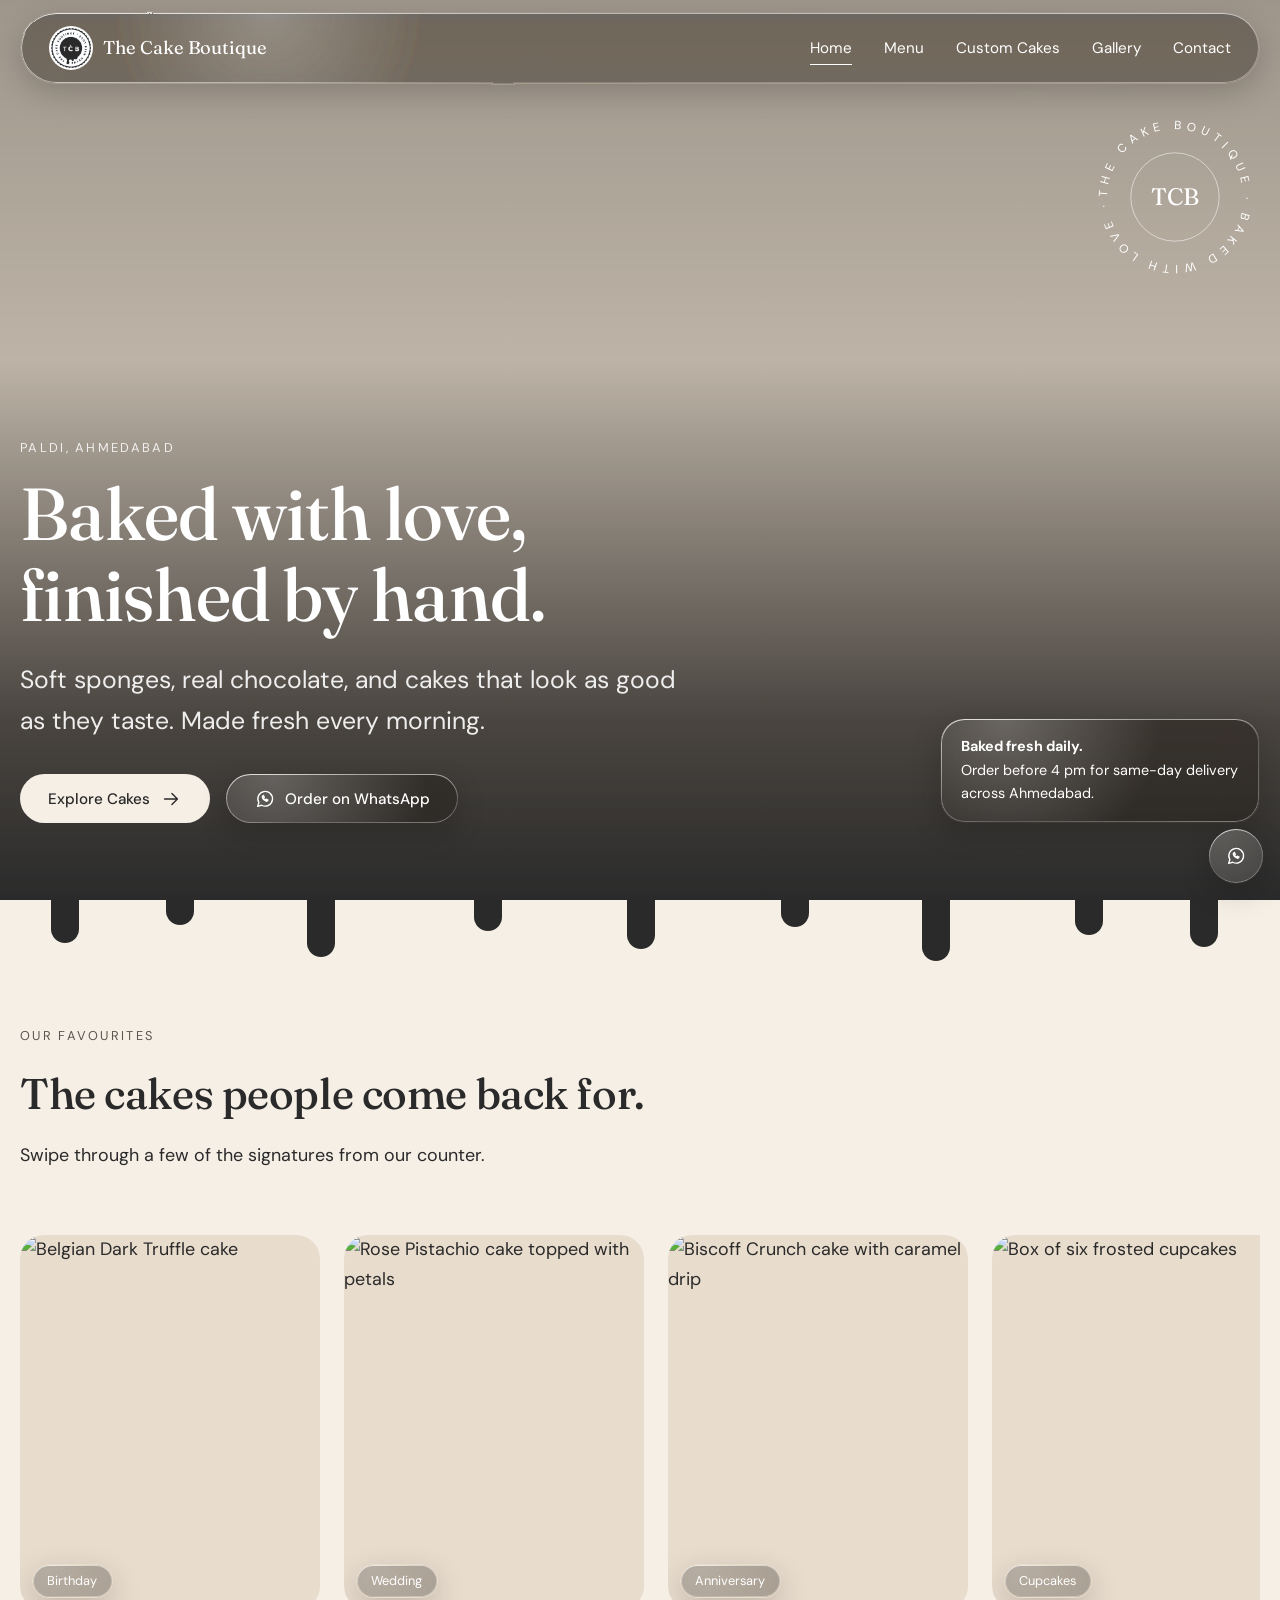
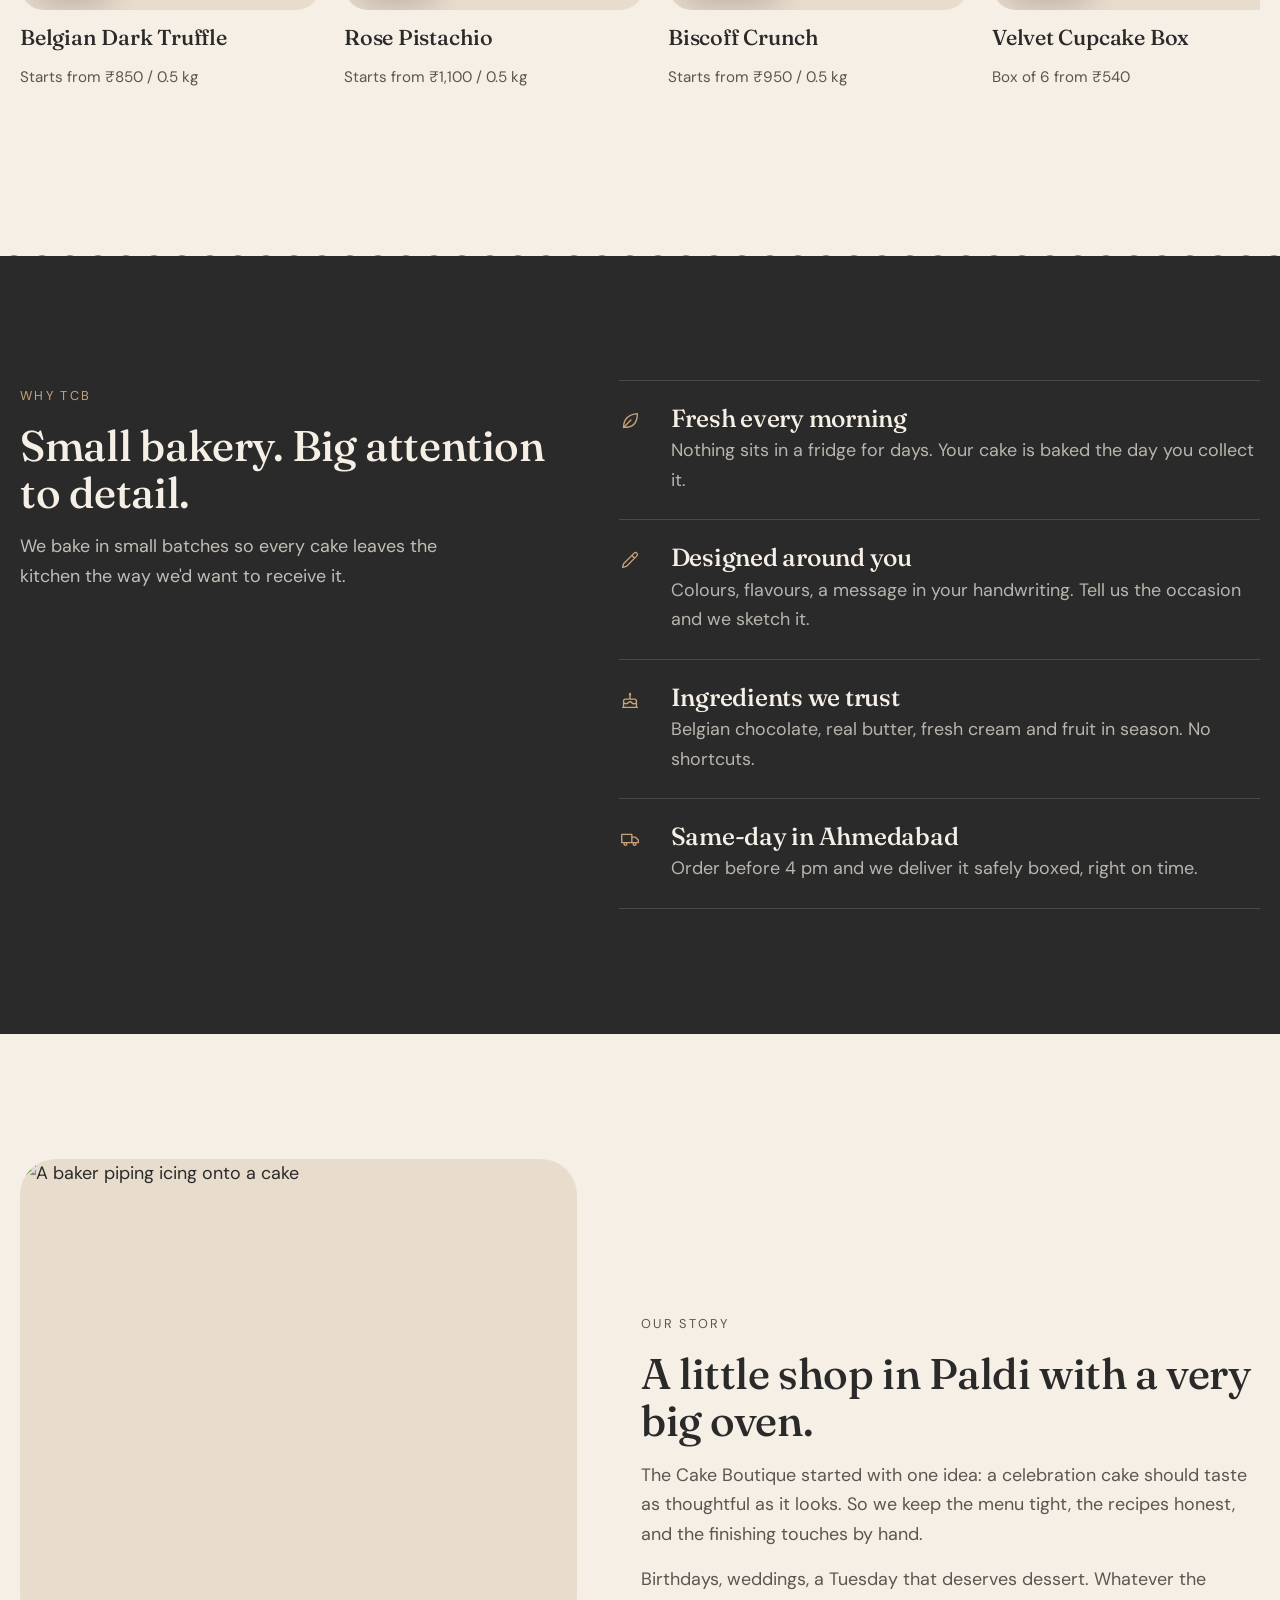
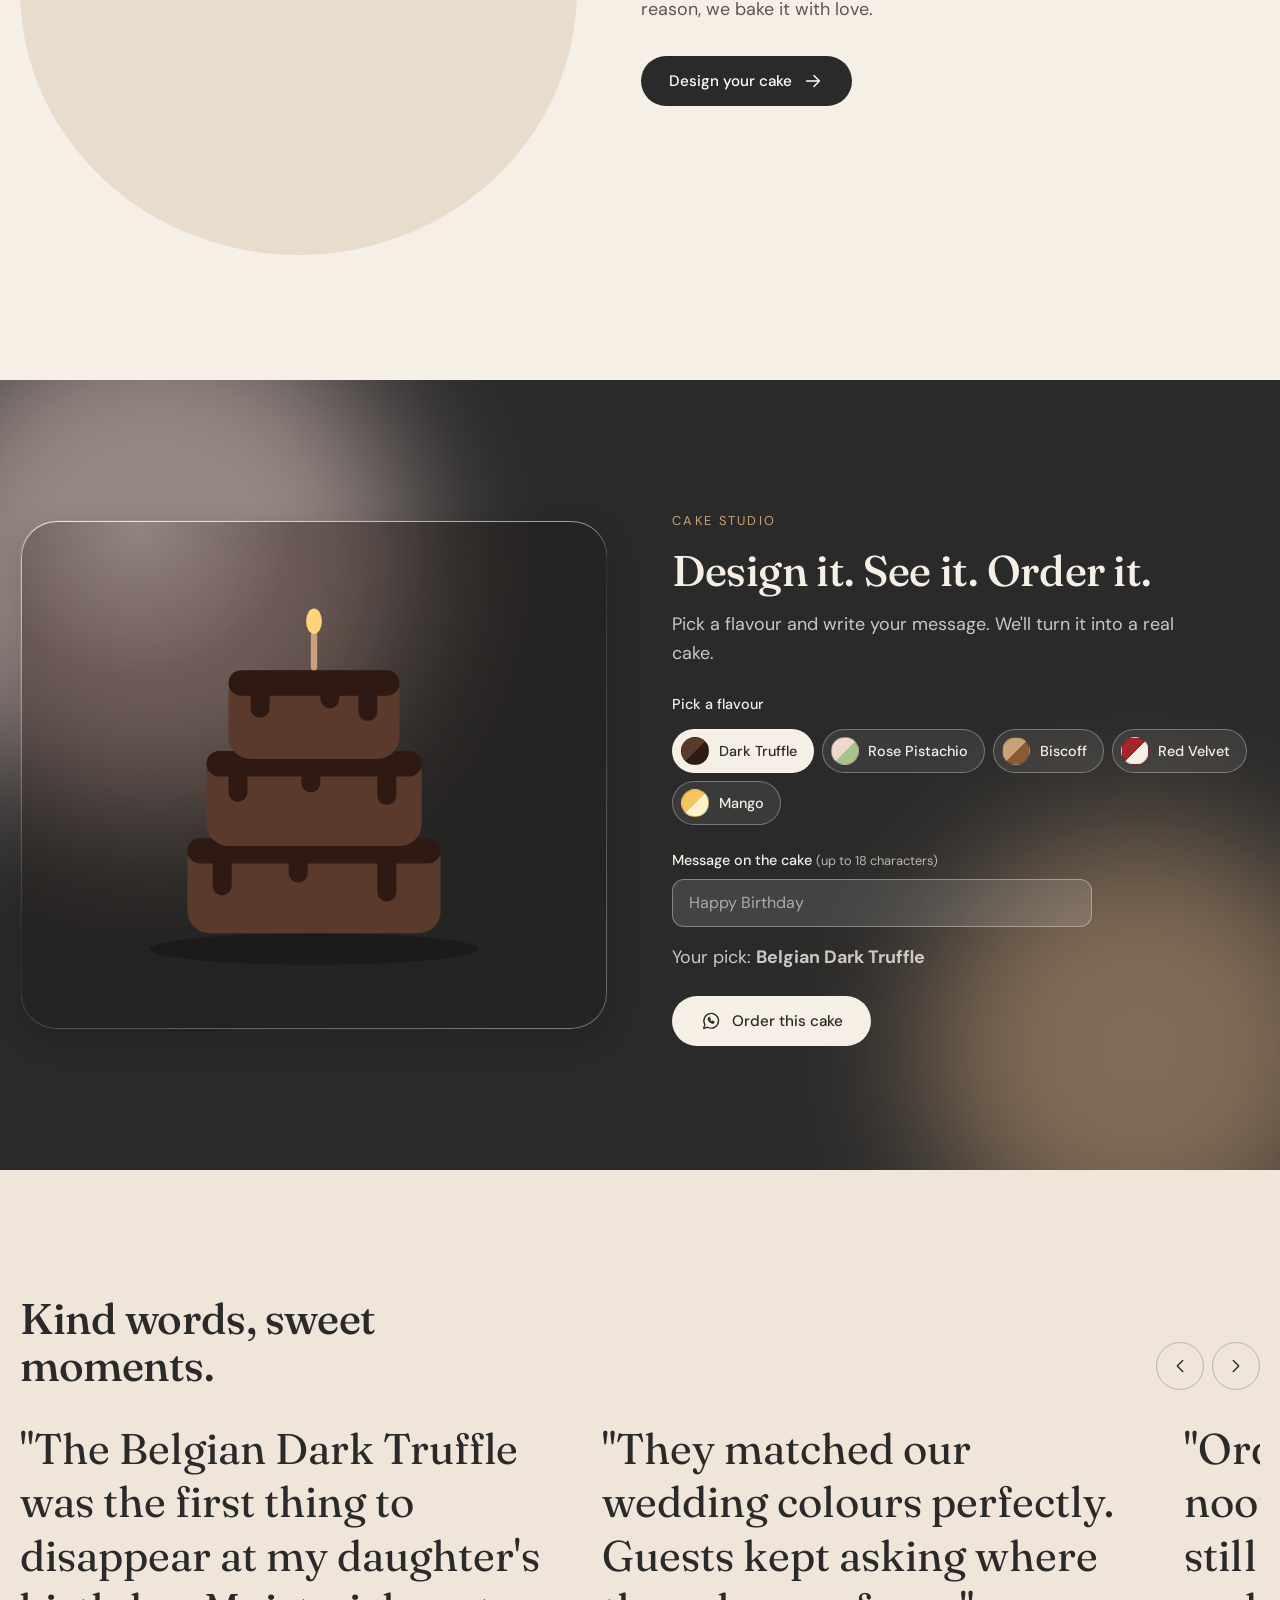
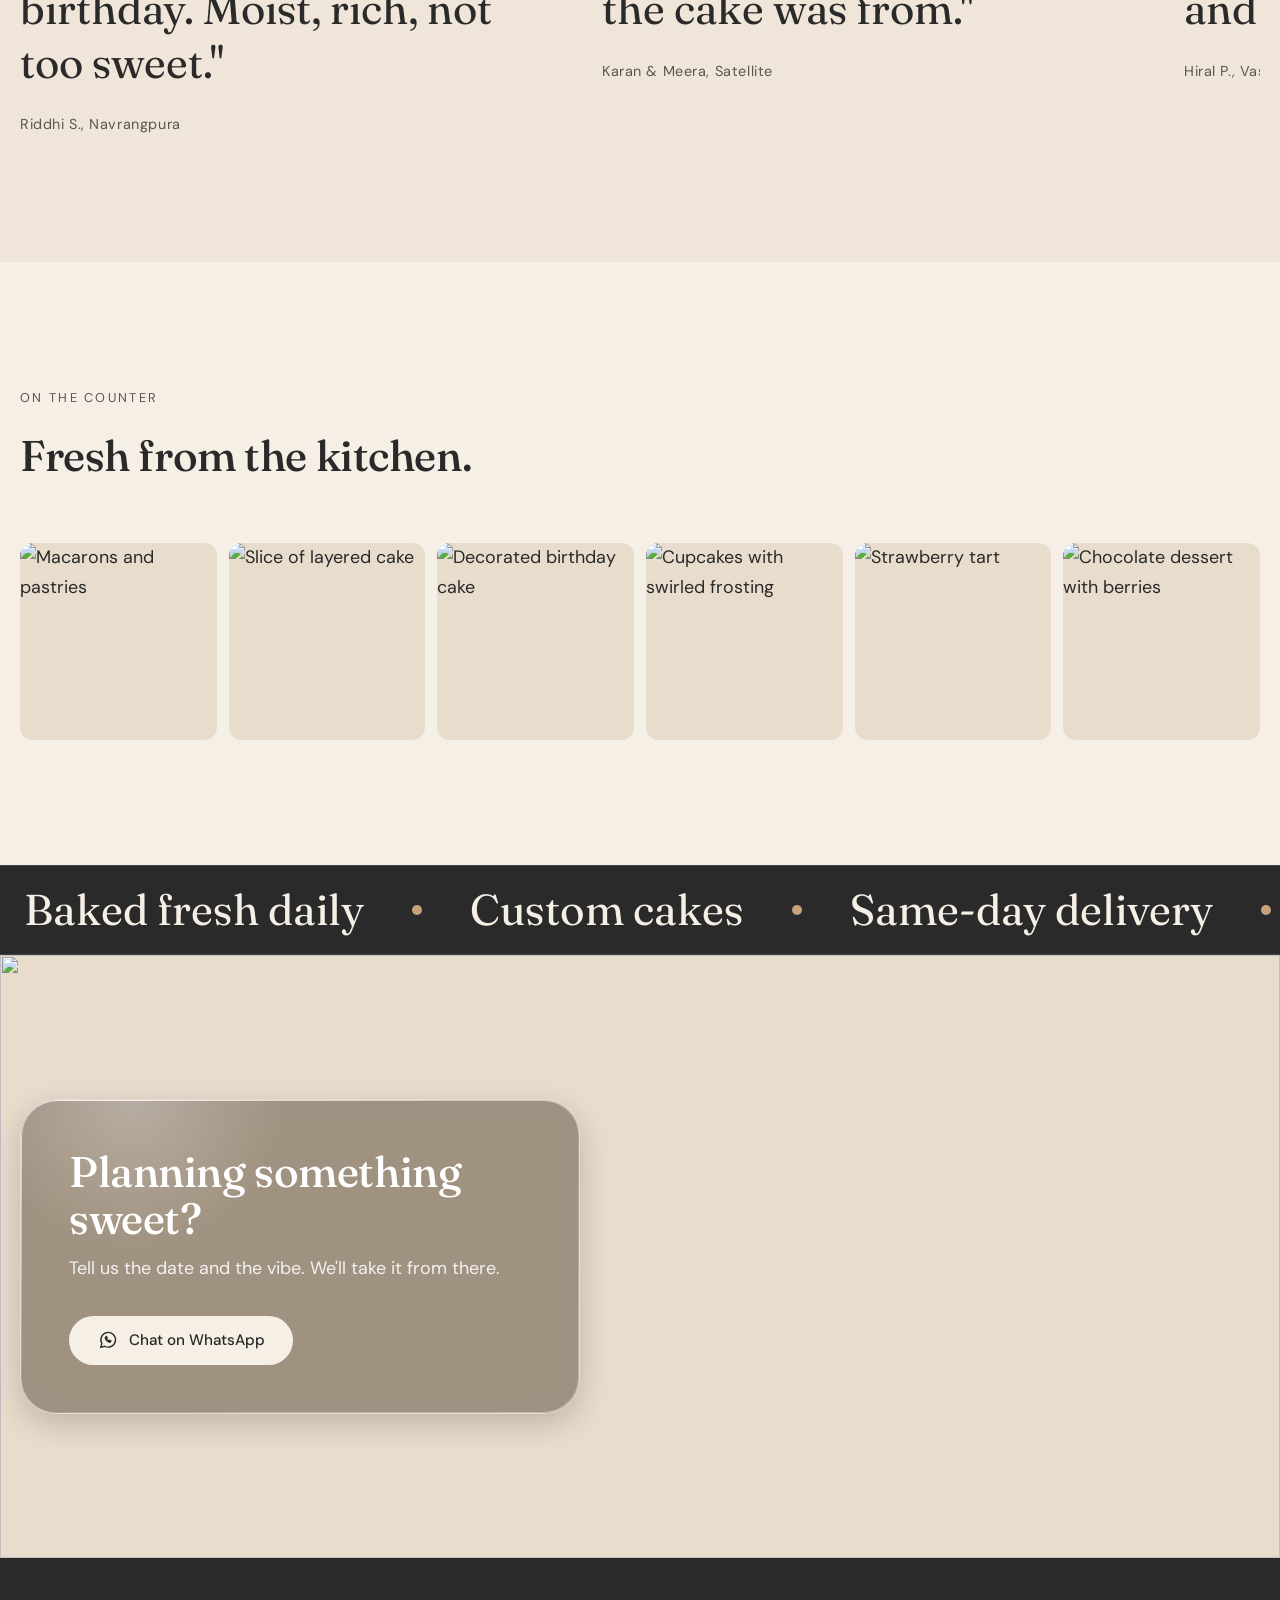
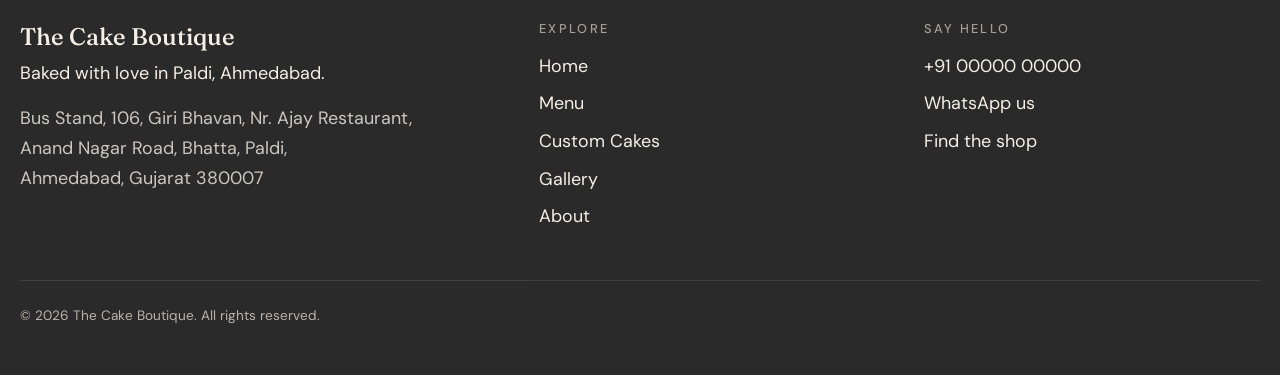
==== index.html @ 72f62ea6 "1st commit" ====
<!DOCTYPE html>
<html lang="en">
<head>
  <meta charset="utf-8">
  <meta name="viewport" content="width=device-width, initial-scale=1">
  <title>The Cake Boutique | Baked with Love, Paldi, Ahmedabad</title>
  <meta name="description" content="Custom cakes, pastries and cupcakes baked fresh every day in Paldi, Ahmedabad. Order on WhatsApp.">
  <meta name="theme-color" content="#2a2a2a">

  <meta property="og:type" content="website">
  <meta property="og:title" content="The Cake Boutique | Baked with Love">
  <meta property="og:description" content="Custom cakes and pastries baked fresh daily in Paldi, Ahmedabad.">
  <meta property="og:image" content="assets/images/og-cover.jpg">
  <link rel="icon" href="assets/images/logo.jpg">

  <link rel="preconnect" href="https://fonts.googleapis.com">
  <link rel="preconnect" href="https://fonts.gstatic.com" crossorigin>
  <link href="https://fonts.googleapis.com/css2?family=DM+Sans:wght@400;500&family=Fraunces:opsz,wght@9..144,400;9..144,500&display=swap" rel="stylesheet">
  <link rel="stylesheet" href="css/style.css">
  <script src="js/main.js" defer></script>
</head>
<body>
  <a class="skip-link" href="#main">Skip to content</a>

  <!-- SVG sprite + refraction filter (shared on every page) -->
  <svg class="svg-defs" aria-hidden="true" focusable="false">
    <defs>
      <filter id="glass-refract" x="-5%" y="-5%" width="110%" height="110%">
        <feTurbulence type="fractalNoise" baseFrequency="0.012 0.02" numOctaves="2" seed="4" result="noise"/>
        <feDisplacementMap in="SourceGraphic" in2="noise" scale="2" xChannelSelector="R" yChannelSelector="G"/>
      </filter>
      <symbol id="i-menu" viewBox="0 0 24 24"><path d="M4 8h16M4 16h16"/></symbol>
      <symbol id="i-close" viewBox="0 0 24 24"><path d="M6 6l12 12M18 6L6 18"/></symbol>
      <symbol id="i-arrow" viewBox="0 0 24 24"><path d="M5 12h14M13 6l6 6-6 6"/></symbol>
      <symbol id="i-left" viewBox="0 0 24 24"><path d="M15 6l-6 6 6 6"/></symbol>
      <symbol id="i-right" viewBox="0 0 24 24"><path d="M9 6l6 6-6 6"/></symbol>
      <symbol id="i-chat" viewBox="0 0 24 24"><path d="M4 20l1.3-4.2A8 8 0 1 1 8.4 18.8L4 20z"/><path d="M9 9.5c.3 2 2.5 4.2 5 5l1.3-1.3-2-1-.9.8c-.8-.4-1.6-1.2-2-2l.8-.9-1-2L9 9.5z"/></symbol>
      <symbol id="i-cake" viewBox="0 0 24 24"><path d="M4 20h16M5 20v-7a2 2 0 0 1 2-2h10a2 2 0 0 1 2 2v7M12 11V7M12 4.5c.8.8 1 1.5 0 2.5-1-1-.8-1.7 0-2.5zM5 15c2 1.5 3.5 1.5 5 0s3-1.5 4 0 3 1.5 5 0"/></symbol>
      <symbol id="i-pen" viewBox="0 0 24 24"><path d="M4 20l1-4L16.5 4.5a2 2 0 0 1 3 3L8 19l-4 1zM14 7l3 3"/></symbol>
      <symbol id="i-leaf" viewBox="0 0 24 24"><path d="M5 19C5 10 10 5 20 4c0 10-5 15-14 15M5 19l8-8"/></symbol>
      <symbol id="i-truck" viewBox="0 0 24 24"><path d="M3 7h11v9H3zM14 10h4l3 3v3h-7M7 19a1.5 1.5 0 1 0 0-3 1.5 1.5 0 0 0 0 3zM17 19a1.5 1.5 0 1 0 0-3 1.5 1.5 0 0 0 0 3z"/></symbol>
      <symbol id="i-pin" viewBox="0 0 24 24"><path d="M12 21s7-6 7-11a7 7 0 1 0-14 0c0 5 7 11 7 11z"/><circle cx="12" cy="10" r="2.5"/></symbol>
    </defs>
  </svg>

  <!-- ================= HEADER ================= -->
  <header class="header">
    <div class="container">
      <div class="header__bar glass glass--refract">
        <a class="header__logo" href="index.html" aria-label="The Cake Boutique, home">
          <!-- TODO: save your logo as assets/images/logo.png -->
          <img src="assets/images/logo.jpg" alt="" width="44" height="44">
          <span>The Cake Boutique</span>
        </a>
        <nav class="nav" aria-label="Main">
          <ul class="nav__list">
            <li><a class="nav__link link-underline" href="index.html" aria-current="page">Home</a></li>
            <li><a class="nav__link link-underline" href="menu.html">Menu</a></li>
            <li><a class="nav__link link-underline" href="custom-cakes.html">Custom Cakes</a></li>
            <li><a class="nav__link link-underline" href="gallery.html">Gallery</a></li>
            <li><a class="nav__link link-underline" href="contact.html">Contact</a></li>
          </ul>
        </nav>
        <button class="menu-toggle" type="button" aria-label="Open menu" aria-expanded="false" aria-controls="sheet">
          <svg class="icon i-menu"><use href="#i-menu"/></svg>
          <svg class="icon i-close"><use href="#i-close"/></svg>
        </button>
      </div>
    </div>
  </header>

  <!-- Mobile glass sheet -->
  <div class="sheet" id="sheet" aria-hidden="true">
    <nav aria-label="Mobile">
      <a class="sheet__link" href="index.html">Home</a>
      <a class="sheet__link" href="menu.html">Menu</a>
      <a class="sheet__link" href="custom-cakes.html">Custom Cakes</a>
      <a class="sheet__link" href="gallery.html">Gallery</a>
      <a class="sheet__link" href="contact.html">Contact</a>
    </nav>
  </div>

  <main id="main">

    <!-- ================= HERO ================= -->
    <section class="hero" aria-labelledby="hero-title">
      <div class="hero__media">
        <!-- TODO: replace with the client's own hero photo -->
        <img src="https://images.unsplash.com/photo-1578985545062-69928b1d9587?auto=format&fit=crop&w=1920&q=80"
             alt="A dark chocolate cake with glossy ganache on a marble counter" width="1920" height="1280" fetchpriority="high">
      </div>

      <svg class="hero__badge" viewBox="0 0 200 200" role="img" aria-label="The Cake Boutique. Baked with love.">
        <defs><path id="ring" d="M100,100 m-80,0 a80,80 0 1,1 160,0 a80,80 0 1,1 -160,0"/></defs>
        <g class="hero__badge-ring">
          <text fill="#fff" font-size="14" font-family="DM Sans, sans-serif" letter-spacing="3">
            <textPath href="#ring" textLength="495" lengthAdjust="spacing">THE CAKE BOUTIQUE · BAKED WITH LOVE · </textPath>
          </text>
        </g>
        <circle cx="100" cy="100" r="52" fill="none" stroke="#fff" stroke-opacity=".6"/>
        <text x="100" y="109" text-anchor="middle" fill="#fff" font-size="28" font-family="Fraunces, serif">TCB</text>
      </svg>

      <div class="container hero__inner">
        <div>
          <span class="eyebrow hero__eyebrow">Paldi, Ahmedabad</span>
          <h1 class="hero__title" id="hero-title">Baked with love, finished by hand.</h1>
          <p class="hero__text">Soft sponges, real chocolate, and cakes that look as good as they taste. Made fresh every morning.</p>
          <div class="hero__actions">
            <a class="btn btn--solid" href="menu.html">Explore Cakes
              <svg class="icon"><use href="#i-arrow"/></svg></a>
            <a class="btn glass" href="https://wa.me/910000000000?text=Hi%20The%20Cake%20Boutique%2C%20I%27d%20like%20to%20order%20a%20cake." target="_blank" rel="noopener">
              <svg class="icon"><use href="#i-chat"/></svg>Order on WhatsApp</a>
          </div>
        </div>
        <aside class="hero__note glass" aria-label="Today at TCB">
          <strong>Baked fresh daily.</strong><br>
          Order before 4 pm for same-day delivery across Ahmedabad.
        </aside>
      </div>
    </section>

    <!-- ================= FEATURED ================= -->
    <section class="section drip-host" aria-labelledby="featured-title">
  <div class="drip reveal" aria-hidden="true">
    <span></span><span></span><span></span><span></span><span></span>
    <span></span><span></span><span></span><span></span>
  </div>
  <div class="container">
        <div class="section-head reveal">
          <span class="eyebrow">Our favourites</span>
          <h2 id="featured-title">The cakes people come back for.</h2>
          <p>Swipe through a few of the signatures from our counter.</p>
        </div>
      </div>
      <div class="container">
        <ul class="rail" data-stagger>
          <!-- TODO: swap Unsplash photos for the client's real cake photos -->
          <li class="card reveal">
            <div class="card__media">
              <img src="https://images.unsplash.com/photo-1578985545062-69928b1d9587?auto=format&fit=crop&w=640&q=75" alt="Belgian Dark Truffle cake" width="640" height="800" loading="lazy">
              <span class="card__tag glass">Birthday</span>
            </div>
            <h3 class="card__title">Belgian Dark Truffle</h3>
            <p class="card__price">Starts from ₹850 / 0.5 kg</p>
          </li>
          <li class="card reveal">
            <div class="card__media">
              <img src="https://images.unsplash.com/photo-1464349095431-e9a21285b5f3?auto=format&fit=crop&w=640&q=75" alt="Rose Pistachio cake topped with petals" width="640" height="800" loading="lazy">
              <span class="card__tag glass">Wedding</span>
            </div>
            <h3 class="card__title">Rose Pistachio</h3>
            <p class="card__price">Starts from ₹1,100 / 0.5 kg</p>
          </li>
          <li class="card reveal">
            <div class="card__media">
              <img src="https://images.unsplash.com/photo-1535141192574-5d4897c12636?auto=format&fit=crop&w=640&q=75" alt="Biscoff Crunch cake with caramel drip" width="640" height="800" loading="lazy">
              <span class="card__tag glass">Anniversary</span>
            </div>
            <h3 class="card__title">Biscoff Crunch</h3>
            <p class="card__price">Starts from ₹950 / 0.5 kg</p>
          </li>
          <li class="card reveal">
            <div class="card__media">
              <img src="https://images.unsplash.com/photo-1587668178277-295251f900ce?auto=format&fit=crop&w=640&q=75" alt="Box of six frosted cupcakes" width="640" height="800" loading="lazy">
              <span class="card__tag glass">Cupcakes</span>
            </div>
            <h3 class="card__title">Velvet Cupcake Box</h3>
            <p class="card__price">Box of 6 from ₹540</p>
          </li>
          <li class="card reveal">
            <div class="card__media">
              <img src="https://images.unsplash.com/photo-1621303837174-89787a7d4729?auto=format&fit=crop&w=640&q=75" alt="Eggless mango cream cake" width="640" height="800" loading="lazy">
              <span class="card__tag glass">Eggless</span>
            </div>
            <h3 class="card__title">Alphonso Mango Cream</h3>
            <p class="card__price">Starts from ₹900 / 0.5 kg</p>
          </li>
        </ul>
      </div>
    </section>

    <!-- ================= WHY TCB ================= -->
    <section class="section section--dark scallop-top" aria-labelledby="why-title">
      <div class="container why">
        <div class="why__intro reveal">
          <span class="eyebrow">Why TCB</span>
          <h2 id="why-title">Small bakery. Big attention to detail.</h2>
          <p>We bake in small batches so every cake leaves the kitchen the way we'd want to receive it.</p>
        </div>
        <ol class="why__list" data-stagger>
          <li class="why__item reveal">
            <svg class="icon"><use href="#i-leaf"/></svg>
            <div><h3>Fresh every morning</h3><p>Nothing sits in a fridge for days. Your cake is baked the day you collect it.</p></div>
          </li>
          <li class="why__item reveal">
            <svg class="icon"><use href="#i-pen"/></svg>
            <div><h3>Designed around you</h3><p>Colours, flavours, a message in your handwriting. Tell us the occasion and we sketch it.</p></div>
          </li>
          <li class="why__item reveal">
            <svg class="icon"><use href="#i-cake"/></svg>
            <div><h3>Ingredients we trust</h3><p>Belgian chocolate, real butter, fresh cream and fruit in season. No shortcuts.</p></div>
          </li>
          <li class="why__item reveal">
            <svg class="icon"><use href="#i-truck"/></svg>
            <div><h3>Same-day in Ahmedabad</h3><p>Order before 4 pm and we deliver it safely boxed, right on time.</p></div>
          </li>
        </ol>
      </div>
    </section>

    <!-- ================= ABOUT ================= -->
    <section class="section about" id="about" aria-labelledby="about-title">
      <div class="container about__grid">
        <figure class="about__media reveal">
          <!-- TODO: replace with a photo of the shop or the baker -->
          <img src="https://images.unsplash.com/photo-1556910103-1c02745aae4d?auto=format&fit=crop&w=900&q=75" alt="A baker piping icing onto a cake" width="900" height="1100" loading="lazy">
        </figure>
        <div class="about__text reveal">
          <span class="eyebrow">Our story</span>
          <h2 id="about-title">A little shop in Paldi with a very big oven.</h2>
          <p>The Cake Boutique started with one idea: a celebration cake should taste as thoughtful as it looks. So we keep the menu tight, the recipes honest, and the finishing touches by hand.</p>
          <p>Birthdays, weddings, a Tuesday that deserves dessert. Whatever the reason, we bake it with love.</p>
          <a class="btn btn--dark" href="custom-cakes.html">Design your cake
            <svg class="icon"><use href="#i-arrow"/></svg></a>
        </div>
      </div>
    </section>
    <!-- ================= CAKE STUDIO ================= -->
<section class="section builder" data-builder aria-labelledby="builder-title">
  <div class="blobs" aria-hidden="true"><span></span><span></span></div>
  <div class="container builder__grid">

    <div class="builder__stage glass reveal">
      <svg class="cake" viewBox="0 0 240 260" role="img" aria-label="A three-tier cake that changes with your choices">
        <ellipse cx="120" cy="240" rx="104" ry="10" fill="rgba(0,0,0,0.25)"/>

        <!-- bottom tier -->
        <rect class="cake__layer" x="40" y="170" width="160" height="60" rx="14"/>
        <g class="cake__icing">
          <rect x="40" y="170" width="160" height="16" rx="8"/>
          <rect x="56" y="178" width="12" height="28" rx="6"/>
          <rect x="104" y="178" width="12" height="20" rx="6"/>
          <rect x="160" y="178" width="12" height="32" rx="6"/>
        </g>
        <text class="cake__text" x="120" y="217" data-builder-text></text>

        <!-- middle tier -->
        <rect class="cake__layer" x="52" y="115" width="136" height="60" rx="14"/>
        <g class="cake__icing">
          <rect x="52" y="115" width="136" height="16" rx="8"/>
          <rect x="66" y="123" width="12" height="24" rx="6"/>
          <rect x="112" y="123" width="12" height="18" rx="6"/>
          <rect x="160" y="123" width="12" height="26" rx="6"/>
        </g>

        <!-- top tier -->
        <rect class="cake__layer" x="66" y="64" width="108" height="56" rx="14"/>
        <g class="cake__icing">
          <rect x="66" y="64" width="108" height="16" rx="8"/>
          <rect x="80" y="72" width="12" height="22" rx="6"/>
          <rect x="124" y="72" width="12" height="16" rx="6"/>
          <rect x="148" y="72" width="12" height="24" rx="6"/>
        </g>

        <!-- candle -->
        <rect class="cake__candle" x="118" y="40" width="4" height="24" rx="2"/>
        <ellipse class="cake__flame" cx="120" cy="33" rx="5" ry="8"/>
      </svg>
    </div>

    <div class="builder__controls reveal">
      <span class="eyebrow">Cake studio</span>
      <h2 id="builder-title">Design it. See it. Order it.</h2>
      <p>Pick a flavour and write your message. We'll turn it into a real cake.</p>

      <fieldset class="builder__set">
        <legend>Pick a flavour</legend>
        <div class="swatches">
          <button class="swatch" type="button" data-flavour="Belgian Dark Truffle" data-sponge="#5a3a2a" data-icing="#2e1a12" data-ink="#f6efe6" aria-pressed="true"><span class="swatch__dot"></span>Dark Truffle</button>
          <button class="swatch" type="button" data-flavour="Rose Pistachio" data-sponge="#f2d6d0" data-icing="#a9c48a" data-ink="#2a2a2a" aria-pressed="false"><span class="swatch__dot"></span>Rose Pistachio</button>
          <button class="swatch" type="button" data-flavour="Biscoff Crunch" data-sponge="#c9a27a" data-icing="#8a5a35" data-ink="#2a2a2a" aria-pressed="false"><span class="swatch__dot"></span>Biscoff</button>
          <button class="swatch" type="button" data-flavour="Red Velvet" data-sponge="#a3262e" data-icing="#f6efe6" data-ink="#f6efe6" aria-pressed="false"><span class="swatch__dot"></span>Red Velvet</button>
          <button class="swatch" type="button" data-flavour="Alphonso Mango (eggless)" data-sponge="#f4c55c" data-icing="#fff1c9" data-ink="#2a2a2a" aria-pressed="false"><span class="swatch__dot"></span>Mango</button>
        </div>
      </fieldset>

      <div class="field builder__msg">
        <label for="b-msg">Message on the cake <span class="field__hint">(up to 18 characters)</span></label>
        <input id="b-msg" type="text" maxlength="18" placeholder="Happy Birthday" data-builder-msg>
      </div>

      <p class="builder__summary" aria-live="polite">Your pick: <strong data-builder-label></strong></p>

      <a class="btn btn--solid" data-builder-order href="https://wa.me/910000000000" target="_blank" rel="noopener">
        <svg class="icon"><use href="#i-chat"/></svg>Order this cake</a>
    </div>
  </div>
</section>

    <!-- ================= TESTIMONIALS ================= -->
    <section class="section testimonials" aria-labelledby="love-title">
      <div class="container">
        <div class="testimonials__head">
          <h2 id="love-title">Kind words, sweet moments.</h2>
          <div class="testimonials__nav">
            <button class="round-btn" type="button" data-carousel-prev aria-label="Previous review"><svg class="icon"><use href="#i-left"/></svg></button>
            <button class="round-btn" type="button" data-carousel-next aria-label="Next review"><svg class="icon"><use href="#i-right"/></svg></button>
          </div>
        </div>
        <!-- TODO: replace with real client reviews -->
        <ul class="testimonials__track" data-carousel tabindex="0" aria-label="Customer reviews">
          <li class="quote">
            <p>"The Belgian Dark Truffle was the first thing to disappear at my daughter's birthday. Moist, rich, not too sweet."</p>
            <footer>Riddhi S., Navrangpura</footer>
          </li>
          <li class="quote">
            <p>"They matched our wedding colours perfectly. Guests kept asking where the cake was from."</p>
            <footer>Karan &amp; Meera, Satellite</footer>
          </li>
          <li class="quote">
            <p>"Ordered on WhatsApp at noon, delivered by evening, still perfectly chilled. Easy and lovely."</p>
            <footer>Hiral P., Vastrapur</footer>
          </li>
          <li class="quote">
            <p>"The eggless mango cake tastes like summer. Finally a bakery that gets eggless right."</p>
            <footer>Jignesh D., Paldi</footer>
          </li>
        </ul>
      </div>
    </section>

    <!-- ================= INSTAGRAM GRID ================= -->
    <section class="section insta" aria-labelledby="insta-title">
      <div class="container">
        <div class="section-head reveal">
          <span class="eyebrow">On the counter</span>
          <h2 id="insta-title">Fresh from the kitchen.</h2>
        </div>
        <!-- TODO: replace with the shop's real Instagram photos -->
        <ul class="insta__grid" data-stagger>
          <li class="reveal"><img src="https://images.unsplash.com/photo-1558961363-fa8fdf82db35?auto=format&fit=crop&w=500&q=70" alt="Macarons and pastries" width="500" height="500" loading="lazy"></li>
          <li class="reveal"><img src="https://images.unsplash.com/photo-1488477181946-6428a0291777?auto=format&fit=crop&w=500&q=70" alt="Slice of layered cake" width="500" height="500" loading="lazy"></li>
          <li class="reveal"><img src="https://images.unsplash.com/photo-1586985289688-ca3cf47d3e6e?auto=format&fit=crop&w=500&q=70" alt="Decorated birthday cake" width="500" height="500" loading="lazy"></li>
          <li class="reveal"><img src="https://images.unsplash.com/photo-1607478900766-efe13248b125?auto=format&fit=crop&w=500&q=70" alt="Cupcakes with swirled frosting" width="500" height="500" loading="lazy"></li>
          <li class="reveal"><img src="https://images.unsplash.com/photo-1519869325930-281384150729?auto=format&fit=crop&w=500&q=70" alt="Strawberry tart" width="500" height="500" loading="lazy"></li>
          <li class="reveal"><img src="https://images.unsplash.com/photo-1542826438-bd32f43d626f?auto=format&fit=crop&w=500&q=70" alt="Chocolate dessert with berries" width="500" height="500" loading="lazy"></li>
        </ul>
      </div>
    </section>

    
    <div class="marquee" aria-hidden="true">
  <div class="marquee__track">
    <span>Baked fresh daily</span><span>Custom cakes</span><span>Same-day delivery</span><span>Eggless options</span><span>Baked with love</span>
    <span>Baked fresh daily</span><span>Custom cakes</span><span>Same-day delivery</span><span>Eggless options</span><span>Baked with love</span>
  </div>
</div>

    <!-- ================= CTA BAND ================= -->
    <section class="cta" aria-labelledby="cta-title">
      <img class="cta__bg" src="https://images.unsplash.com/photo-1558636508-e0db3814bd1d?auto=format&fit=crop&w=1920&q=70" alt="" width="1920" height="1080" loading="lazy">
      <div class="container">
        <div class="cta__panel glass reveal">
          <h2 id="cta-title">Planning something sweet?</h2>
          <p>Tell us the date and the vibe. We'll take it from there.</p>
          <a class="btn btn--solid" href="https://wa.me/910000000000?text=Hi%20The%20Cake%20Boutique%2C%20I%27d%20like%20to%20plan%20a%20cake." target="_blank" rel="noopener">
            <svg class="icon"><use href="#i-chat"/></svg>Chat on WhatsApp</a>
        </div>
      </div>
    </section>
  </main>

  <!-- ================= FOOTER ================= -->
  <footer class="footer">
    <div class="container">
      <div class="footer__grid">
        <div>
          <p class="footer__brand">The Cake Boutique</p>
          <p>Baked with love in Paldi, Ahmedabad.</p>
          <address>
            Bus Stand, 106, Giri Bhavan, Nr. Ajay Restaurant,<br>
            Anand Nagar Road, Bhatta, Paldi,<br>
            Ahmedabad, Gujarat 380007
          </address>
        </div>
        <div>
          <h2 class="footer__title">Explore</h2>
          <ul class="footer__list">
            <li><a class="link-underline" href="index.html">Home</a></li>
            <li><a class="link-underline" href="menu.html">Menu</a></li>
            <li><a class="link-underline" href="custom-cakes.html">Custom Cakes</a></li>
            <li><a class="link-underline" href="gallery.html">Gallery</a></li>
            <li><a class="link-underline" href="index.html#about">About</a></li>
          </ul>
        </div>
        <div>
          <h2 class="footer__title">Say hello</h2>
          <ul class="footer__list">
            <!-- TODO: replace placeholder phone and WhatsApp numbers -->
            <li><a class="link-underline" href="tel:+910000000000">+91 00000 00000</a></li>
            <li><a class="link-underline" href="https://wa.me/910000000000" target="_blank" rel="noopener">WhatsApp us</a></li>
            <li><a class="link-underline" href="contact.html">Find the shop</a></li>
          </ul>
        </div>
      </div>
      <p class="footer__bottom">© <span data-year>2026</span> The Cake Boutique. All rights reserved.</p>
    </div>
  </footer>

  <a class="whatsapp-fab glass" href="https://wa.me/910000000000" target="_blank" rel="noopener" aria-label="Chat on WhatsApp">
    <svg class="icon"><use href="#i-chat"/></svg>
  </a>
</body>
</html>
---- css/style.css ----
/* =========================================================
   THE CAKE BOUTIQUE - style.css
   01 Tokens           08 Cards            15 Gallery + lightbox
   02 Base             09 Footer + FAB     16 Contact page
   03 Liquid glass     10 Motion           17 Responsive (shared)
   04 Buttons          11 Home page
   05 Header + sheet   12 Inner page hero
   06 Hero             13 Menu page
   07 Sections         14 Custom cakes page
   ========================================================= */

/* ---------- 01 TOKENS ---------- */
:root {
  --ink: #2a2a2a;
  --ink-soft: #5b5650;
  --cream: #f6efe6;
  --white: #fff;
  --accent: #c9a27a;

  --font-serif: "Fraunces", "Playfair Display", Georgia, serif;
  --font-sans: "DM Sans", system-ui, -apple-system, "Segoe UI", sans-serif;

  --step-0: clamp(1rem, 0.96rem + 0.2vw, 1.125rem);
  --step-1: clamp(1.25rem, 1.15rem + 0.5vw, 1.625rem);
  --step-2: clamp(1.75rem, 1.4rem + 1.6vw, 2.75rem);
  --step-3: clamp(2.5rem, 1.8rem + 3.5vw, 5rem);

  --space-1: 0.5rem;
  --space-2: 1rem;
  --space-3: 1.5rem;
  --space-4: 2rem;
  --space-5: 3rem;
  --space-6: 4rem;
  --section-y: clamp(4rem, 3rem + 6vw, 8rem);

  --radius-s: 12px;
  --radius-m: 24px;
  --radius-l: 36px;
  --radius-pill: 999px;

  --glass-bg-strong: rgba(30, 28, 26, 0.38);
  --glass-blur: blur(18px) saturate(180%);

  --ease: cubic-bezier(0.22, 1, 0.36, 1);
  --dur: 600ms;
  --container: 1280px;
  --header-h: 72px;
}

/* ---------- 02 BASE ---------- */
*, *::before, *::after { box-sizing: border-box; }

html { scroll-behavior: smooth; -webkit-text-size-adjust: 100%; }

body {
  margin: 0;
  font-family: var(--font-sans);
  font-size: var(--step-0);
  line-height: 1.65;
  color: var(--ink);
  background: var(--cream);
  overflow-x: hidden;
}

img, svg, video { display: block; max-width: 100%; height: auto; }
img { background: #e8dccd; } /* fallback colour if an image fails to load */

h1, h2, h3 {
  font-family: var(--font-serif);
  font-weight: 500;
  line-height: 1.1;
  margin: 0 0 var(--space-2);
  letter-spacing: -0.01em;
}
h1 { font-size: var(--step-3); }
h2 { font-size: var(--step-2); }
h3 { font-size: var(--step-1); }
p { margin: 0 0 var(--space-2); }
a { color: inherit; text-decoration: none; }
ul, ol { list-style: none; margin: 0; padding: 0; }
address { font-style: normal; margin-top: var(--space-2); opacity: 0.8; }

:focus-visible { outline: 2px solid var(--accent); outline-offset: 3px; border-radius: 6px; }

.container { width: min(100% - 2.5rem, var(--container)); margin-inline: auto; }
.section { padding-block: var(--section-y); }

.eyebrow {
  display: inline-block;
  font-size: 0.8rem;
  letter-spacing: 0.18em;
  text-transform: uppercase;
  color: var(--ink-soft);
  margin-bottom: var(--space-2);
}

.skip-link {
  position: absolute; left: 1rem; top: -4rem; z-index: 200;
  background: var(--ink); color: var(--white);
  padding: 0.75rem 1.25rem; border-radius: var(--radius-s);
  transition: top 300ms var(--ease);
}
.skip-link:focus { top: 1rem; }

.icon {
  width: 22px; height: 22px;
  fill: none; stroke: currentColor; stroke-width: 1.5;
  stroke-linecap: round; stroke-linejoin: round;
}

.svg-defs { position: absolute; width: 0; height: 0; overflow: hidden; }

.visually-hidden {
  position: absolute; width: 1px; height: 1px; margin: -1px; padding: 0;
  overflow: hidden; clip: rect(0 0 0 0); white-space: nowrap; border: 0;
}

/* ---------- 03 LIQUID GLASS ---------- */
.glass {
  position: relative;
  background: var(--glass-bg-strong);
  -webkit-backdrop-filter: var(--glass-blur);
  backdrop-filter: var(--glass-blur);
  border: 1px solid transparent;
  background-clip: padding-box;
  box-shadow:
    0 10px 30px rgba(0, 0, 0, 0.18),
    inset 0 1px 0 rgba(255, 255, 255, 0.5),
    inset 0 -1px 0 rgba(255, 255, 255, 0.1);
  color: var(--white);
  overflow: hidden;
  isolation: isolate;
}

/* gradient hairline border */
.glass::after {
  content: "";
  position: absolute; inset: 0;
  border-radius: inherit; padding: 1px;
  background: linear-gradient(145deg, rgba(255,255,255,0.7), rgba(255,255,255,0.05) 45%, rgba(255,255,255,0.35));
  -webkit-mask: linear-gradient(#000 0 0) content-box, linear-gradient(#000 0 0);
  -webkit-mask-composite: xor;
  mask-composite: exclude;
  pointer-events: none;
}

/* specular highlight that follows the pointer (--mx / --my set by main.js) */
.glass::before {
  content: "";
  position: absolute; inset: 0; z-index: -1;
  pointer-events: none;
  background: radial-gradient(260px circle at var(--mx, 20%) var(--my, 0%), rgba(255,255,255,0.28), transparent 60%);
  opacity: 0.9;
  transition: opacity var(--dur) var(--ease);
}

/* refraction edge (filter lives in the inline SVG on each page) */
.glass--refract { filter: url(#glass-refract); }

@supports not ((backdrop-filter: blur(1px)) or (-webkit-backdrop-filter: blur(1px))) {
  .glass { background: rgba(42, 42, 42, 0.88); }
}

/* soft colour blobs so glass always has something to bend */
.blobs { position: absolute; inset: 0; overflow: hidden; pointer-events: none; z-index: 0; }
.blobs span { position: absolute; border-radius: 50%; filter: blur(70px); opacity: 0.55; }
.blobs span:nth-child(1) { width: 40vw; height: 40vw; background: #f2d6d0; top: -10%; left: -8%; }
.blobs span:nth-child(2) { width: 34vw; height: 34vw; background: var(--accent); bottom: -12%; right: -6%; }

/* ---------- 04 BUTTONS ---------- */
.btn {
  display: inline-flex; align-items: center; justify-content: center; gap: 0.6rem;
  min-height: 48px; padding: 0.85rem 1.75rem;
  border-radius: var(--radius-pill);
  font: 500 0.95rem var(--font-sans);
  border: 0; cursor: pointer;
  transition: transform var(--dur) var(--ease), background-color 400ms var(--ease), color 400ms var(--ease);
}
.btn--solid { background: var(--cream); color: var(--ink); }
.btn--solid:hover { background: var(--white); transform: translateY(-2px); }
.btn--dark { background: var(--ink); color: var(--white); }
.btn--dark:hover { transform: translateY(-2px); }
.btn.glass:hover { transform: translateY(-2px); }

.round-btn {
  width: 48px; height: 48px;
  display: grid; place-items: center; cursor: pointer;
  border-radius: 50%; border: 1px solid rgba(42,42,42,0.25);
  background: transparent; color: var(--ink);
  transition: background-color 400ms var(--ease), color 400ms var(--ease), transform 600ms var(--ease);
}
.round-btn:hover { background: var(--ink); color: var(--white); transform: translateY(-2px); }

.link-underline {
  background: linear-gradient(currentColor, currentColor) 0 100% / 0 1px no-repeat;
  transition: background-size 500ms var(--ease);
}
.link-underline:hover,
.link-underline[aria-current="page"] { background-size: 100% 1px; }

/* ---------- 05 HEADER + MOBILE SHEET ---------- */
.header {
  position: fixed; inset: 0 0 auto 0; z-index: 100;
  padding: 0.75rem 0;
  transition: padding 500ms var(--ease);
}
.header__bar {
  display: flex; align-items: center; justify-content: space-between; gap: var(--space-3);
  min-height: var(--header-h); padding: 0 1.25rem;
  border-radius: var(--radius-pill);
  transition: min-height 500ms var(--ease);
}
.header.is-scrolled { padding-top: 0.5rem; }
.header.is-scrolled .header__bar { min-height: 60px; }

.header__logo { display: flex; align-items: center; gap: 0.6rem; font-family: var(--font-serif); font-size: 1.15rem; }
.header__logo img { width: 44px; height: 44px; border-radius: 50%; background: transparent; }

.nav { display: none; }
.nav__list { display: flex; gap: var(--space-4); }
.nav__link { font-size: 0.95rem; padding: 0.4rem 0; }

.menu-toggle {
  width: 48px; height: 48px;
  display: grid; place-items: center;
  background: transparent; border: 0; color: inherit; cursor: pointer;
}
.menu-toggle .icon { width: 26px; height: 26px; }
.menu-toggle .i-close { display: none; }
.menu-toggle[aria-expanded="true"] .i-menu { display: none; }
.menu-toggle[aria-expanded="true"] .i-close { display: block; }

.sheet {
  position: fixed; inset: 0; z-index: 99;
  display: grid; place-content: center; text-align: center;
  background: rgba(30, 28, 26, 0.55);
  -webkit-backdrop-filter: blur(28px) saturate(180%);
  backdrop-filter: blur(28px) saturate(180%);
  opacity: 0; visibility: hidden;
  transition: opacity 500ms var(--ease), visibility 500ms;
}
.sheet.is-open { opacity: 1; visibility: visible; }
.sheet__link {
  display: block; padding: 0.5rem; color: var(--white);
  font: 400 clamp(2rem, 8vw, 3rem) var(--font-serif);
  opacity: 0; transform: translateY(24px);
  transition: opacity 600ms var(--ease), transform 600ms var(--ease);
  transition-delay: calc(var(--i) * 70ms);
}
.sheet.is-open .sheet__link { opacity: 1; transform: none; }

/* ---------- 06 HERO ---------- */
.hero {
  position: relative; min-height: 100dvh;
  display: grid; align-items: end;
  padding: calc(var(--header-h) + 3rem) 0 clamp(2.5rem, 6vw, 5rem);
  color: var(--white); overflow: hidden; background: var(--ink);
}
.hero__media { position: absolute; inset: -6% 0; z-index: 0; }
.hero__media img { width: 100%; height: 100%; object-fit: cover; will-change: transform; }

/* scrim keeps text at AA contrast */
.hero::after {
  content: "";
  position: absolute; inset: 0; z-index: 1;
  background: linear-gradient(180deg, rgba(20,18,16,0.35) 0%, rgba(20,18,16,0.2) 40%, rgba(20,18,16,0.75) 100%);
}
.hero__inner { position: relative; z-index: 2; display: grid; gap: var(--space-4); }
.hero__eyebrow { color: rgba(255,255,255,0.85); }
.hero__title { max-width: 14ch; margin-bottom: var(--space-3); }
.hero__text { max-width: 44ch; margin-bottom: var(--space-4); color: rgba(255,255,255,0.9); font-size: var(--step-1); }
.hero__actions { display: flex; flex-wrap: wrap; gap: var(--space-2); }
.hero__note { padding: 1rem 1.25rem; border-radius: var(--radius-m); max-width: 320px; font-size: 0.9rem; }

.hero__badge {
  position: absolute; z-index: 2;
  top: calc(var(--header-h) + 2.5rem); right: 1.25rem;
  width: clamp(96px, 18vw, 170px);
}
.hero__badge-ring { transform-box: fill-box; transform-origin: center; animation: spin 28s linear infinite; }

/* ---------- 07 SECTIONS ---------- */
.section--dark { background: var(--ink); color: var(--cream); }

/* scalloped divider echoing the logo edge */
.scallop-top { position: relative; }
.scallop-top::before {
  content: "";
  position: absolute; left: 0; right: 0; top: -14px; height: 15px;
  background: radial-gradient(circle at 14px 14px, transparent 13px, currentColor 14px) 0 0 / 28px 15px repeat-x;
  color: var(--cream);
  transform: scaleY(-1);
}

.section-head { display: grid; gap: var(--space-1); max-width: 56ch; margin-bottom: var(--space-5); }

/* ---------- 08 CARDS ---------- */
.card { position: relative; display: grid; gap: var(--space-2); }
.card__media { position: relative; overflow: hidden; border-radius: var(--radius-m); aspect-ratio: 4 / 5; }
.card__media img { width: 100%; height: 100%; object-fit: cover; transition: transform 900ms var(--ease); }
.card:hover .card__media img { transform: scale(1.04); }
.card__tag {
  position: absolute; left: 0.75rem; bottom: 0.75rem;
  padding: 0.35rem 0.9rem; border-radius: var(--radius-pill); font-size: 0.8rem;
}
.card__title { margin: 0; }
.card__price { color: var(--ink-soft); font-size: 0.95rem; }

/* ---------- 09 FOOTER + WHATSAPP BUTTON ---------- */
.footer { background: var(--ink); color: var(--cream); padding: var(--space-6) 0 var(--space-4); }
.footer__grid { display: grid; gap: var(--space-5); }
.footer__brand { font: 500 1.5rem var(--font-serif); margin-bottom: var(--space-1); }
.footer__title {
  font-family: var(--font-sans); font-size: 0.8rem; letter-spacing: 0.18em;
  text-transform: uppercase; opacity: 0.6;
}
.footer__list { display: grid; gap: 0.5rem; }
.footer__bottom {
  margin-top: var(--space-5); padding-top: var(--space-3);
  border-top: 1px solid rgba(255,255,255,0.15);
  font-size: 0.85rem; opacity: 0.7;
}

.whatsapp-fab {
  position: fixed; right: 1rem; bottom: 1rem; z-index: 90;
  width: 56px; height: 56px;
  display: grid; place-items: center; border-radius: 50%;
}

/* ---------- 10 MOTION + JS STATE ---------- */
@keyframes spin { to { transform: rotate(360deg); } }
@keyframes page-in { from { opacity: 0; } to { opacity: 1; } }

.reveal {
  opacity: 0; transform: translateY(24px); filter: blur(6px);
  transition: opacity 800ms var(--ease), transform 800ms var(--ease), filter 800ms var(--ease);
  transition-delay: calc(var(--i, 0) * 90ms);
}
.reveal.is-visible { opacity: 1; transform: none; filter: none; }

body { animation: page-in 600ms var(--ease) both; }
@view-transition { navigation: auto; }

body.is-locked { overflow: hidden; }
body.is-leaving { opacity: 0; transition: opacity 280ms var(--ease); }

@media (prefers-reduced-motion: reduce) {
  *, *::before, *::after {
    animation: none !important;
    transition-duration: 1ms !important;
    scroll-behavior: auto !important;
  }
  .reveal { opacity: 1; transform: none; filter: none; }
}

/* ---------- 11 HOME PAGE ---------- */

/* featured rail (scroll-snap) */
.rail {
  display: grid; grid-auto-flow: column; grid-auto-columns: min(78%, 300px);
  gap: var(--space-3); overflow-x: auto; padding-bottom: var(--space-3);
  scroll-snap-type: x mandatory; scrollbar-width: none; overscroll-behavior-x: contain;
}
.rail::-webkit-scrollbar { display: none; }
.rail > .card { scroll-snap-align: start; }
.rail .card__title { font-size: 1.35rem; }

/* why TCB */
.why { display: grid; gap: var(--space-5); }
.why .eyebrow { color: var(--accent); }
.why__intro p { color: rgba(246,239,230,0.75); max-width: 40ch; }
.why__list { display: grid; }
.why__item {
  display: grid; grid-template-columns: 28px 1fr; gap: var(--space-3);
  padding-block: var(--space-3); border-top: 1px solid rgba(255,255,255,0.15);
}
.why__item:last-child { border-bottom: 1px solid rgba(255,255,255,0.15); }
.why__item .icon { color: var(--accent); margin-top: 0.3rem; }
.why__item h3 { margin-bottom: 0.25rem; }
.why__item p { margin: 0; color: rgba(246,239,230,0.7); }

/* about */
.about__grid { display: grid; gap: var(--space-5); align-items: center; }
.about__media { margin: 0; }
.about__media img {
  width: 100%; aspect-ratio: 4 / 5; object-fit: cover;
  border-radius: var(--radius-l) var(--radius-l) 50% 50% / var(--radius-l) var(--radius-l) 38% 38%;
}
.about__text p { color: var(--ink-soft); max-width: 52ch; }
.about__text .btn { margin-top: var(--space-2); }

/* testimonials */
.testimonials { background: #efe5d8; }
.testimonials__head { display: flex; align-items: end; justify-content: space-between; gap: var(--space-3); margin-bottom: var(--space-4); }
.testimonials__head h2 { margin: 0; max-width: 14ch; }
.testimonials__nav { display: flex; gap: 0.5rem; }
.testimonials__track {
  display: grid; grid-auto-flow: column; grid-auto-columns: 100%; gap: var(--space-3);
  overflow-x: auto; scroll-snap-type: x mandatory; scrollbar-width: none;
}
.testimonials__track::-webkit-scrollbar { display: none; }
.quote { scroll-snap-align: start; padding-right: var(--space-2); }
.quote p { font: 400 var(--step-2) / 1.25 var(--font-serif); margin-bottom: var(--space-3); }
.quote footer { color: var(--ink-soft); font-size: 0.9rem; letter-spacing: 0.04em; }

/* instagram-style grid */
.insta__grid { display: grid; grid-template-columns: repeat(2, 1fr); gap: 0.75rem; }
.insta__grid li { overflow: hidden; border-radius: var(--radius-s); }
.insta__grid img { width: 100%; aspect-ratio: 1; object-fit: cover; border-radius: var(--radius-s); transition: transform 900ms var(--ease); }
.insta__grid li:hover img { transform: scale(1.04); }

/* CTA band */
.cta { position: relative; padding-block: clamp(4rem, 12vw, 9rem); overflow: hidden; background: var(--ink); }
.cta__bg { position: absolute; inset: 0; width: 100%; height: 100%; object-fit: cover; }
.cta .container { position: relative; }
.cta__panel {
  max-width: 560px; padding: clamp(1.75rem, 4vw, 3rem);
  border-radius: var(--radius-l); display: grid; gap: var(--space-1); justify-items: start;
}
.cta__panel h2 { margin-bottom: 0.25rem; }
.cta__panel p { margin-bottom: var(--space-3); color: rgba(255,255,255,0.88); }

/* ---------- 12 INNER PAGE HERO ---------- */
.page-hero {
  position: relative; overflow: hidden; color: var(--white); background: var(--ink);
  padding: calc(var(--header-h) + 4rem) 0 clamp(2rem, 5vw, 3.5rem);
}
.page-hero__bg { position: absolute; inset: 0; z-index: 0; }
.page-hero__bg img { width: 100%; height: 100%; object-fit: cover; }
.page-hero::after {
  content: "";
  position: absolute; inset: 0; z-index: 1;
  background: linear-gradient(180deg, rgba(20,18,16,0.5) 0%, rgba(20,18,16,0.55) 55%, rgba(20,18,16,0.82) 100%);
}
.page-hero .container { position: relative; z-index: 2; }
.page-hero__eyebrow { color: rgba(255,255,255,0.85); }
.page-hero__title { max-width: 16ch; margin-bottom: var(--space-2); }
.page-hero__text { max-width: 46ch; color: rgba(255,255,255,0.9); font-size: var(--step-1); }

/* ---------- 13 MENU PAGE ---------- */
.chips {
  display: flex; gap: 0.5rem; margin-top: var(--space-4); padding: 0.5rem 0.25rem 0.75rem;
  overflow-x: auto; scrollbar-width: none; overscroll-behavior-x: contain;
}
.chips::-webkit-scrollbar { display: none; }
.chip {
  flex: none; min-height: 44px; padding: 0 1.25rem;
  border-radius: var(--radius-pill);
  font: 500 0.9rem var(--font-sans); color: var(--white); cursor: pointer;
  transition: background-color 400ms var(--ease), color 400ms var(--ease), transform 600ms var(--ease);
}
.chip:hover { transform: translateY(-2px); }
.chip.glass[aria-pressed="true"] { background: var(--cream); color: var(--ink); }

.menu { padding-top: var(--space-5); }
.menu__meta { color: var(--ink-soft); font-size: 0.9rem; margin-bottom: var(--space-4); }
.menu__grid { display: grid; grid-template-columns: 1fr; gap: var(--space-5) var(--space-3); }

.product { align-content: start; transition: opacity 400ms var(--ease), transform 400ms var(--ease); }
.product[hidden] { display: none; }
.product.is-out { opacity: 0; transform: scale(0.96); }
.product .card__media { aspect-ratio: 1; }
.product .card__title { font-size: 1.5rem; }
.product__desc { margin: 0; color: var(--ink-soft); font-size: 0.95rem; }
.product__buy { display: grid; gap: 0.75rem; margin-top: 0.25rem; }
.product__price { margin: 0; display: flex; align-items: baseline; gap: 0.5rem; color: var(--ink-soft); font-size: 0.9rem; }
.product__price strong { font: 500 1.6rem var(--font-serif); color: var(--ink); }

.sizes { display: flex; gap: 0.5rem; }
.sizes button {
  flex: 1 1 0; min-height: 44px; padding: 0 0.5rem; cursor: pointer;
  border-radius: var(--radius-pill); border: 1px solid rgba(42,42,42,0.25);
  background: transparent; color: var(--ink); font: 500 0.85rem var(--font-sans);
  transition: background-color 400ms var(--ease), color 400ms var(--ease), border-color 400ms var(--ease);
}
.sizes button:hover { border-color: var(--ink); }
.sizes button[aria-pressed="true"] { background: var(--ink); color: var(--white); border-color: var(--ink); }

/* ---------- 14 CUSTOM CAKES PAGE ---------- */
.steps { display: grid; gap: var(--space-4); }
.timeline { display: grid; }
.timeline__item {
  display: grid; grid-template-columns: 64px 1fr; gap: var(--space-2); align-items: start;
  padding-block: var(--space-3); border-top: 1px solid rgba(42,42,42,0.18);
}
.timeline__item:last-child { border-bottom: 1px solid rgba(42,42,42,0.18); }
.timeline__num { font: 400 2.25rem / 1 var(--font-serif); color: var(--accent); }
.timeline__item h3 { margin-bottom: 0.25rem; }
.timeline__item p { margin: 0; color: var(--ink-soft); }

.order { position: relative; background: var(--ink); color: var(--cream); overflow: hidden; }
.order__wrap { position: relative; z-index: 1; display: grid; gap: var(--space-5); }
.order .eyebrow { color: var(--accent); }
.order__intro p { color: rgba(246,239,230,0.78); max-width: 42ch; }
.order__panel { padding: clamp(1.25rem, 4vw, 2.5rem); border-radius: var(--radius-l); }

/* shared form pieces */
.form__grid { display: grid; gap: var(--space-3); margin-bottom: var(--space-4); }
.form__submit { width: 100%; }
.field { display: grid; gap: 0.4rem; align-content: start; }
.field label { font-size: 0.9rem; font-weight: 500; }
.field__hint { font-size: 0.8rem; font-weight: 400; opacity: 0.7; margin: 0; }
.field__error { margin: 0; color: #ffc9c0; font-size: 0.85rem; }

/* dark (glass) form */
.field input, .field select {
  width: 100%; min-height: 48px; padding: 0.7rem 1rem;
  border-radius: var(--radius-s);
  border: 1px solid rgba(255,255,255,0.35); background: rgba(255,255,255,0.12);
  color: var(--white); font: 400 1rem var(--font-sans);
  transition: border-color 400ms var(--ease), background-color 400ms var(--ease);
}
.field input::placeholder { color: rgba(255,255,255,0.55); }
.field select option { color: var(--ink); }
.field input:focus, .field select:focus { background: rgba(255,255,255,0.2); border-color: var(--white); outline: none; }
.field input:focus-visible, .field select:focus-visible { outline: 2px solid var(--accent); outline-offset: 2px; }
.field input[type="date"] { color-scheme: dark; }
.field input[type="file"] { padding: 0.6rem 0.75rem; }
.field input[type="file"]::file-selector-button {
  margin-right: 0.75rem; padding: 0.45rem 1rem; border: 0; border-radius: var(--radius-pill);
  background: var(--cream); color: var(--ink); font: 500 0.85rem var(--font-sans); cursor: pointer;
}
.field.is-invalid input, .field.is-invalid select { border-color: #ff9d8f; }

/* success state (both forms) */
.success { display: grid; justify-items: center; gap: var(--space-2); text-align: center; padding-block: var(--space-4); }
.success[hidden] { display: none; }
.success:focus { outline: none; }
.success__icon {
  width: 64px; height: 64px; display: grid; place-items: center;
  border-radius: 50%; background: var(--cream); color: var(--ink);
}
.success__icon .icon { width: 30px; height: 30px; }
.success h3 { margin: 0; }
.success p { margin: 0 0 var(--space-1); color: rgba(255,255,255,0.88); max-width: 36ch; }
.success__again {
  background: none; border: 0; color: inherit; cursor: pointer; min-height: 44px;
  font: 400 0.9rem var(--font-sans); text-decoration: underline; text-underline-offset: 4px;
}

/* flavour + size guide */
.guide__grid { display: grid; gap: var(--space-5); }
.flavours { margin: 0; }
.flavours div { padding-block: 1rem; border-top: 1px solid rgba(42,42,42,0.18); }
.flavours div:last-child { border-bottom: 1px solid rgba(42,42,42,0.18); }
.flavours dt { font: 500 1.2rem var(--font-serif); }
.flavours dd { margin: 0.2rem 0 0; color: var(--ink-soft); font-size: 0.95rem; }
.table-wrap { overflow-x: auto; }
.sizes-table { width: 100%; border-collapse: collapse; font-size: 0.95rem; }
.sizes-table th, .sizes-table td { padding: 0.9rem 0.5rem; text-align: left; border-top: 1px solid rgba(42,42,42,0.18); }
.sizes-table thead th {
  border-top: 0; font-size: 0.8rem; letter-spacing: 0.12em;
  text-transform: uppercase; color: var(--ink-soft); font-weight: 500;
}
.sizes-table tbody th { font: 500 1.15rem var(--font-serif); }
.sizes-table tbody tr:last-child > * { border-bottom: 1px solid rgba(42,42,42,0.18); }
.guide__note { margin-top: var(--space-2); color: var(--ink-soft); font-size: 0.9rem; }

/* ---------- 15 GALLERY + LIGHTBOX ---------- */
.gallery { padding-top: var(--space-5); }
.gallery__grid { columns: 2; column-gap: 0.75rem; }
.gallery__item { break-inside: avoid; margin-bottom: 0.75rem; }
.gallery__btn {
  position: relative; display: block; width: 100%; padding: 0; border: 0; cursor: zoom-in;
  overflow: hidden; border-radius: var(--radius-s); background: #e8dccd; color: var(--white);
}
.gallery__btn img { width: 100%; height: auto; transition: transform 900ms var(--ease); }
.gallery__btn:hover img, .gallery__btn:focus-visible img { transform: scale(1.04); }

.gallery__cap {
  position: absolute; left: 0.5rem; right: 0.5rem; bottom: 0.5rem;
  padding: 0.5rem 0.9rem; border-radius: var(--radius-pill);
  font: 500 0.8rem var(--font-sans); text-align: left;
  overflow: hidden; text-overflow: ellipsis; white-space: nowrap;
}
/* captions are always visible on touch, shown on hover for mouse users */
@media (hover: hover) {
  .gallery__cap { opacity: 0; transform: translateY(8px); transition: opacity 500ms var(--ease), transform 500ms var(--ease); }
  .gallery__btn:hover .gallery__cap,
  .gallery__btn:focus-visible .gallery__cap { opacity: 1; transform: none; }
}

.lightbox {
  position: fixed; inset: 0; z-index: 150;
  display: grid; place-items: center; padding: 4.5rem 1rem 5rem;
  background: rgba(16, 14, 12, 0.78);
  -webkit-backdrop-filter: blur(24px) saturate(160%);
  backdrop-filter: blur(24px) saturate(160%);
  opacity: 0; visibility: hidden;
  transition: opacity 500ms var(--ease), visibility 500ms;
}
.lightbox.is-open { opacity: 1; visibility: visible; }
.lightbox__figure { margin: 0; display: grid; justify-items: center; gap: 0.9rem; max-width: 100%; }
.lightbox__img {
  max-width: 100%; max-height: calc(100dvh - 11rem); width: auto; height: auto;
  border-radius: var(--radius-m); background: #2a2a2a;
  opacity: 0; transform: scale(0.97);
  transition: opacity 500ms var(--ease), transform 600ms var(--ease);
}
.lightbox__img.is-ready { opacity: 1; transform: none; }
.lightbox__caption { color: var(--cream); font-size: 0.95rem; text-align: center; }
.lightbox__count { opacity: 0.6; margin-left: 0.5rem; }

.lightbox__btn {
  position: absolute; width: 48px; height: 48px;
  display: grid; place-items: center; border-radius: 50%; cursor: pointer; padding: 0;
  transition: transform 600ms var(--ease);
}
.lightbox__btn:hover { transform: scale(1.06); }
.lightbox__close { top: 1rem; right: 1rem; }
.lightbox__prev, .lightbox__next { bottom: 1rem; }
.lightbox__prev { left: calc(50% - 56px); }
.lightbox__next { left: calc(50% + 8px); }

/* ---------- 16 CONTACT PAGE ---------- */
.contact { position: relative; background: var(--ink); color: var(--cream); overflow: hidden; }
.contact__grid { position: relative; z-index: 1; display: grid; gap: var(--space-5); }
.contact__info h2 { margin-bottom: var(--space-3); }
.contact__cards { display: grid; gap: var(--space-2); }

.info-card {
  display: grid; grid-template-columns: 28px 1fr; gap: var(--space-2); align-items: start;
  padding: 1.25rem 1.5rem; border-radius: var(--radius-m);
}
.info-card .icon { margin-top: 0.3rem; color: var(--accent); }
.info-card h3 { margin-bottom: 0.25rem; font-size: 1.15rem; }
.info-card p, .info-card address { margin: 0; opacity: 0.9; }

.contact__map { position: relative; border-radius: var(--radius-l); overflow: hidden; min-height: 360px; background: #3a3632; }
.contact__map iframe { position: absolute; inset: 0; width: 100%; height: 100%; border: 0; }
.contact__directions { position: absolute; left: 1rem; bottom: 1rem; }

.enquiry__wrap { display: grid; gap: var(--space-5); }
.enquiry__intro p { color: var(--ink-soft); max-width: 42ch; }
.enquiry__panel { padding: clamp(1.25rem, 4vw, 2.5rem); border-radius: var(--radius-l); background: #efe5d8; }

/* light form variant */
.form--light .field input,
.form--light .field textarea {
  width: 100%; padding: 0.7rem 1rem; border-radius: var(--radius-s);
  border: 1px solid rgba(42,42,42,0.25); background: var(--white); color: var(--ink);
  font: 400 1rem var(--font-sans);
  transition: border-color 400ms var(--ease);
}
.form--light .field input { min-height: 48px; }
.form--light .field textarea { resize: vertical; min-height: 140px; }
.form--light .field input::placeholder { color: #8b857d; }
.form--light .field input:focus,
.form--light .field textarea:focus { border-color: var(--ink); outline: none; }
.form--light .field input:focus-visible,
.form--light .field textarea:focus-visible { outline: 2px solid var(--accent); outline-offset: 2px; }
.form--light .field__error { color: #a3271a; }
.form--light .field.is-invalid input,
.form--light .field.is-invalid textarea { border-color: #a3271a; }

.success--light p { color: var(--ink-soft); }
.success--light .success__icon { background: var(--ink); color: var(--white); }

/* ---------- 17 RESPONSIVE (mobile-first) ---------- */
@media (min-width: 480px) {
  .footer__grid { grid-template-columns: 1fr 1fr; }
  .testimonials__track { grid-auto-columns: 85%; }
}

@media (min-width: 640px) {
  .menu__grid { grid-template-columns: repeat(2, 1fr); }
  .product .card__media { aspect-ratio: 4 / 5; }
  .form__grid { grid-template-columns: 1fr 1fr; }
  .field--full { grid-column: 1 / -1; }
}

@media (min-width: 768px) {
  .header__bar { padding: 0 1.75rem; }
  .footer__grid { grid-template-columns: 1.4fr 1fr 1fr; }
  .rail { grid-auto-columns: 300px; }
  .insta__grid { grid-template-columns: repeat(3, 1fr); }
  .testimonials__track { grid-auto-columns: 60%; }

  .gallery__grid { columns: 3; column-gap: 1rem; }
  .gallery__item { margin-bottom: 1rem; }
  .lightbox { padding: 5rem 5.5rem; }
  .lightbox__prev, .lightbox__next { bottom: auto; top: 50%; margin-top: -24px; }
  .lightbox__prev { left: 1.25rem; }
  .lightbox__next { left: auto; right: 1.25rem; }
}

@media (min-width: 1024px) {
  .nav { display: block; }
  .menu-toggle, .sheet { display: none; }

  .hero__inner { grid-template-columns: 1.3fr 1fr; align-items: end; }
  .hero__note { justify-self: end; }

  .why { grid-template-columns: 1fr 1.2fr; gap: var(--space-6); align-items: start; }
  .why__intro { position: sticky; top: 7rem; }
  .about__grid { grid-template-columns: 0.9fr 1fr; gap: var(--space-6); }
  .insta__grid { grid-template-columns: repeat(6, 1fr); }
  .testimonials__track { grid-auto-columns: 45%; }

  .menu__grid { grid-template-columns: repeat(3, 1fr); gap: var(--space-6) var(--space-4); }

  .steps { grid-template-columns: 1fr 1.2fr; gap: var(--space-6); align-items: start; }
  .steps .section-head { margin-bottom: 0; position: sticky; top: 7rem; }
  .order__wrap { grid-template-columns: 0.8fr 1.2fr; gap: var(--space-6); align-items: start; }
  .order__intro { position: sticky; top: 7rem; }
  .guide__grid { grid-template-columns: 1fr 1fr; gap: var(--space-6); }

  .contact__grid { grid-template-columns: 0.9fr 1.1fr; gap: var(--space-6); align-items: stretch; }
  .contact__map { min-height: 100%; }
  .enquiry__wrap { grid-template-columns: 0.8fr 1.2fr; gap: var(--space-6); align-items: start; }
  .enquiry__intro { position: sticky; top: 7rem; }
}

@media (min-width: 1280px) {
  .gallery__grid { columns: 4; }
}

@media (min-width: 1536px) {
  :root { --container: 1360px; }
}


/* =========================================================
   ENHANCEMENT LAYER: interaction + dynamic design
   ========================================================= */

/* ---------- hero: solid ink at the base so drips blend in ---------- */
.hero::after {
  background: linear-gradient(180deg, rgba(20,18,16,0.35) 0%, rgba(20,18,16,0.2) 40%, rgba(20,18,16,0.75) 80%, var(--ink) 100%);
}
.hero__badge { translate: var(--bx, 0px) var(--by, 0px); transition: translate 700ms var(--ease); }

/* ---------- chocolate drips ---------- */
.drip-host { position: relative; }
.drip { position: absolute; top: -1px; left: 0; right: 0; height: 64px; z-index: 2; pointer-events: none; }
.drip span {
  position: absolute; top: 0; width: clamp(14px, 2.2vw, 28px);
  background: var(--ink); border-radius: 0 0 999px 999px;
  transform-origin: top; transform: scaleY(0);
  transition: transform 1400ms var(--ease);
}
.drip.is-visible span { transform: scaleY(1); }
.drip span:nth-child(1) { left: 4%;  height: 44px; transition-delay: 0.05s; }
.drip span:nth-child(2) { left: 13%; height: 26px; transition-delay: 0.25s; }
.drip span:nth-child(3) { left: 24%; height: 58px; transition-delay: 0.1s; }
.drip span:nth-child(4) { left: 37%; height: 32px; transition-delay: 0.35s; }
.drip span:nth-child(5) { left: 49%; height: 50px; transition-delay: 0.15s; }
.drip span:nth-child(6) { left: 61%; height: 28px; transition-delay: 0.4s; }
.drip span:nth-child(7) { left: 72%; height: 62px; transition-delay: 0.2s; }
.drip span:nth-child(8) { left: 84%; height: 36px; transition-delay: 0.3s; }
.drip span:nth-child(9) { left: 93%; height: 48px; transition-delay: 0.12s; }

/* ---------- headline word reveal ---------- */
.word { display: inline-block; overflow: hidden; vertical-align: top; padding-bottom: 0.12em; margin-bottom: -0.12em; }
.word > span {
  display: inline-block; transform: translateY(105%);
  transition: transform 1000ms var(--ease);
  transition-delay: calc(var(--i, 0) * 80ms + 150ms);
}
.is-split-in .word > span { transform: none; }

/* ---------- intro splash ---------- */
.loader {
  position: fixed; inset: 0; z-index: 300; display: grid; place-content: center; justify-items: center; gap: 1.25rem;
  background: var(--ink); color: var(--cream);
  transition: transform 900ms var(--ease);
}
.loader.is-done { transform: translateY(-100%); }
.loader__mark { font: 500 clamp(3rem, 10vw, 6rem) var(--font-serif); letter-spacing: 0.06em; animation: loader-pulse 1.1s ease-in-out infinite alternate; }
.loader__bar { position: relative; width: 120px; height: 2px; overflow: hidden; background: rgba(255,255,255,0.2); }
.loader__bar::after { content: ""; position: absolute; inset: 0; background: var(--accent); animation: loader-slide 1.1s var(--ease) infinite; }
@keyframes loader-pulse { from { opacity: 0.55; } to { opacity: 1; } }
@keyframes loader-slide { from { transform: translateX(-100%); } to { transform: translateX(100%); } }

/* ---------- smart header ---------- */
.header { transition: padding 500ms var(--ease), transform 600ms var(--ease); }
.header.is-hidden { transform: translateY(-130%); }

/* ---------- magnetic buttons ---------- */
.btn, .round-btn, .whatsapp-fab { translate: var(--tx, 0px) var(--ty, 0px); }
.btn { transition: transform var(--dur) var(--ease), translate 350ms var(--ease), background-color 400ms var(--ease), color 400ms var(--ease); }
.round-btn { transition: background-color 400ms var(--ease), color 400ms var(--ease), transform 600ms var(--ease), translate 350ms var(--ease); }
.whatsapp-fab { transition: translate 350ms var(--ease); bottom: calc(1rem + env(safe-area-inset-bottom, 0px)); right: calc(1rem + env(safe-area-inset-right, 0px)); }
.btn:active { transform: scale(0.97); }

/* ---------- 3D tilt + glare on cake photos ---------- */
.card__media {
  transform: perspective(900px) rotateX(var(--rx, 0deg)) rotateY(var(--ry, 0deg));
  transition: transform 700ms var(--ease);
}
.card__media::after {
  content: ""; position: absolute; inset: 0; pointer-events: none; opacity: 0;
  background: radial-gradient(circle at var(--gx, 50%) var(--gy, 50%), rgba(255,255,255,0.28), transparent 55%);
  transition: opacity 500ms var(--ease);
}
.card:hover .card__media::after { opacity: 1; }
.card__tag { z-index: 2; }

/* ---------- glass cursor ring (desktop only) ---------- */
.cursor {
  position: fixed; left: 0; top: 0; z-index: 250; width: 36px; height: 36px; margin: -18px 0 0 -18px;
  border: 1.5px solid #fff; border-radius: 50%; pointer-events: none; mix-blend-mode: difference;
  opacity: 0; transition: opacity 300ms var(--ease);
}
.cursor.is-on { opacity: 1; }

/* ---------- sprinkles ---------- */
.sprinkle { position: fixed; z-index: 300; width: 9px; height: 3px; border-radius: 2px; pointer-events: none; }

/* ---------- drag-to-scroll ---------- */
.rail, .chips, .testimonials__track { cursor: grab; }
.is-dragging { cursor: grabbing; scroll-snap-type: none !important; user-select: none; }
.rail img { -webkit-user-drag: none; user-select: none; }

/* ---------- back-to-top with progress ring ---------- */
.to-top {
  position: fixed; z-index: 90; width: 48px; height: 48px; display: grid; place-items: center; padding: 0; cursor: pointer;
  right: calc(1.25rem + env(safe-area-inset-right, 0px)); bottom: calc(5rem + env(safe-area-inset-bottom, 0px));
  border-radius: 50%; opacity: 0; visibility: hidden; transform: translateY(12px);
  transition: opacity 500ms var(--ease), transform 600ms var(--ease), visibility 500ms;
}
.to-top.is-visible { opacity: 1; visibility: visible; transform: none; }
.to-top .icon { position: relative; }
.to-top__ring { position: absolute; inset: 0; width: 100%; height: 100%; transform: rotate(-90deg); }
.to-top__ring circle { fill: none; stroke: var(--white); stroke-width: 2; stroke-linecap: round; stroke-dasharray: 132; stroke-dashoffset: 132; }

/* ---------- marquee ---------- */
.marquee { overflow: hidden; background: var(--ink); color: var(--cream); padding-block: 1.1rem; border-block: 1px solid rgba(255,255,255,0.12); }
.marquee__track { display: flex; width: max-content; animation: marquee 34s linear infinite; }
.marquee:hover .marquee__track { animation-play-state: paused; }
.marquee__track span {
  display: flex; align-items: center; gap: 3rem; padding-inline: 1.5rem; white-space: nowrap;
  font: 400 clamp(1.5rem, 1.1rem + 2vw, 2.75rem) var(--font-serif);
}
.marquee__track span::after { content: ""; width: 10px; height: 10px; border-radius: 50%; background: var(--accent); }
@keyframes marquee { to { transform: translateX(-50%); } }

/* ---------- cake studio ---------- */
.builder { position: relative; overflow: hidden; background: var(--ink); color: var(--cream); --sponge: #5a3a2a; --icing: #2e1a12; --ink-on: #f6efe6; }
.builder .eyebrow { color: var(--accent); }
.builder__grid { position: relative; z-index: 1; display: grid; gap: var(--space-5); align-items: center; }
.builder__stage { display: grid; place-items: center; padding: clamp(1.5rem, 5vw, 3rem); border-radius: var(--radius-l); }
.builder__controls p { color: rgba(246,239,230,0.8); max-width: 44ch; }

.cake { width: min(100%, 380px); overflow: visible; }
.cake__layer { fill: var(--sponge); transition: fill 700ms var(--ease); }
.cake__icing { fill: var(--icing); transition: fill 700ms var(--ease); }
.cake__candle { fill: var(--accent); }
.cake__flame { fill: #ffd37a; transform-box: fill-box; transform-origin: 50% 100%; animation: flicker 1.4s ease-in-out infinite alternate; }
.cake__text { fill: var(--ink-on); font: 500 11px var(--font-serif); text-anchor: middle; transition: fill 700ms var(--ease); }
.cake.is-pop { animation: cake-pop 700ms var(--ease); }
@keyframes flicker { from { transform: scale(1, 1) rotate(-3deg); } to { transform: scale(0.9, 1.12) rotate(3deg); } }
@keyframes cake-pop { 0% { transform: scale(0.97) rotate(-1deg); } 60% { transform: scale(1.015) rotate(0.6deg); } 100% { transform: none; } }

.builder__set { border: 0; padding: 0; margin: var(--space-3) 0; }
.builder__set legend { padding: 0; margin-bottom: 0.75rem; font-size: 0.9rem; font-weight: 500; }
.swatches { display: flex; flex-wrap: wrap; gap: 0.5rem; }
.swatch {
  display: inline-flex; align-items: center; gap: 0.6rem; min-height: 44px; padding: 0 1rem 0 0.5rem; cursor: pointer;
  border-radius: var(--radius-pill); border: 1px solid rgba(255,255,255,0.3); background: rgba(255,255,255,0.08);
  color: var(--cream); font: 500 0.9rem var(--font-sans);
  transition: background-color 400ms var(--ease), color 400ms var(--ease), transform 600ms var(--ease);
}
.swatch:hover { transform: translateY(-2px); }
.swatch[aria-pressed="true"] { background: var(--cream); color: var(--ink); }
.swatch__dot { width: 28px; height: 28px; border-radius: 50%; background: linear-gradient(135deg, var(--c1, #888) 50%, var(--c2, #444) 50%); border: 1px solid rgba(0,0,0,0.15); }
.builder__msg { margin-bottom: var(--space-2); max-width: 420px; }
.builder__summary { margin-bottom: var(--space-3); }

/* ---------- responsive polish ---------- */
@media (min-width: 1024px) {
  .builder__grid { grid-template-columns: 1fr 1fr; gap: var(--space-6); }
}
@media (max-width: 380px) {
  .hero__title, .page-hero__title { max-width: none; }
  .swatch { flex: 1 1 100%; }
}
@media (max-height: 520px) and (orientation: landscape) {
  .hero { min-height: auto; padding-top: calc(var(--header-h) + 1.5rem); }
  .hero__badge { display: none; }
  .lightbox { padding: 3.5rem 4.5rem 1rem; }
  .lightbox__img { max-height: calc(100dvh - 6rem); }
}
@media (hover: none) {
  .cursor { display: none; }
  .card__media { transform: none; }
  .rail, .chips, .testimonials__track { cursor: auto; }
}
@media (min-width: 1920px) {
  html { font-size: 112.5%; }
  :root { --container: 1480px; }
}
@media (min-width: 2560px) {
  html { font-size: 137.5%; }
  :root { --container: 1700px; }
}
@supports (padding: max(0px)) {
  .footer { padding-bottom: max(var(--space-4), env(safe-area-inset-bottom)); }
}
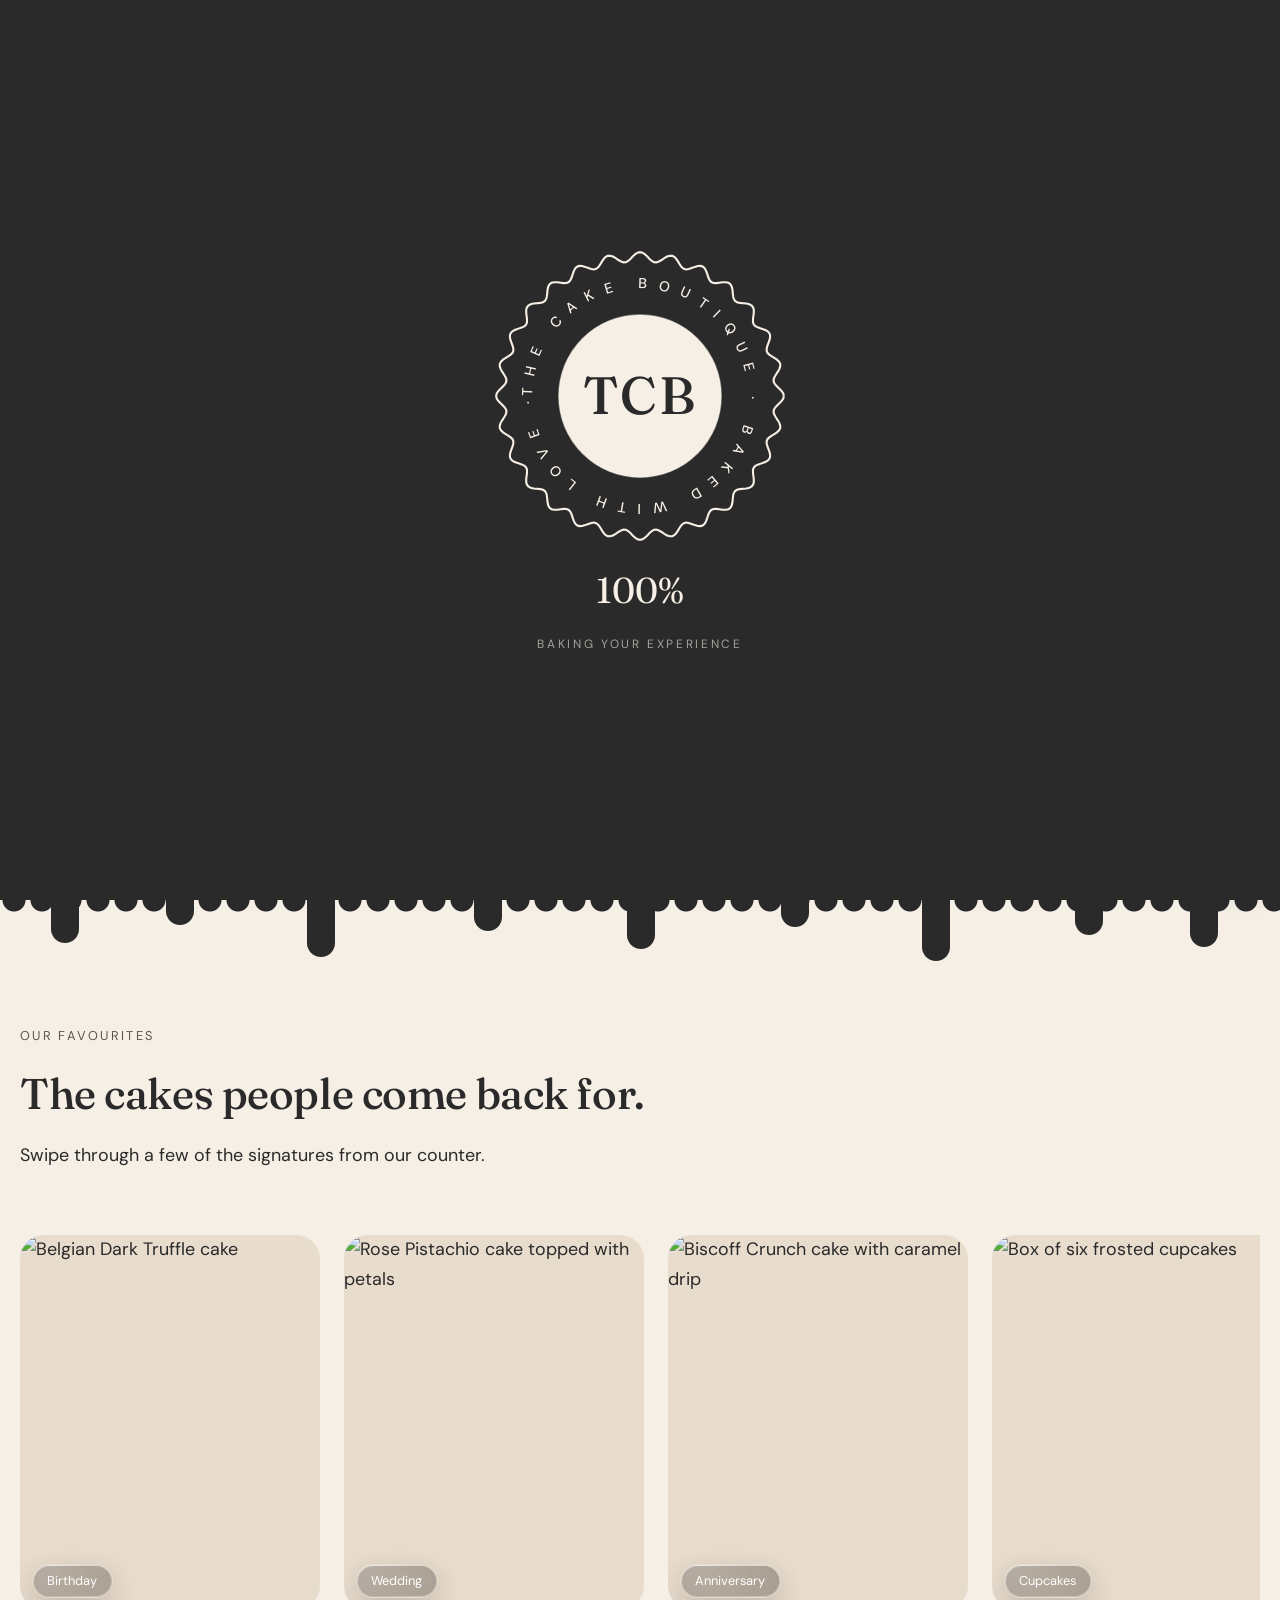
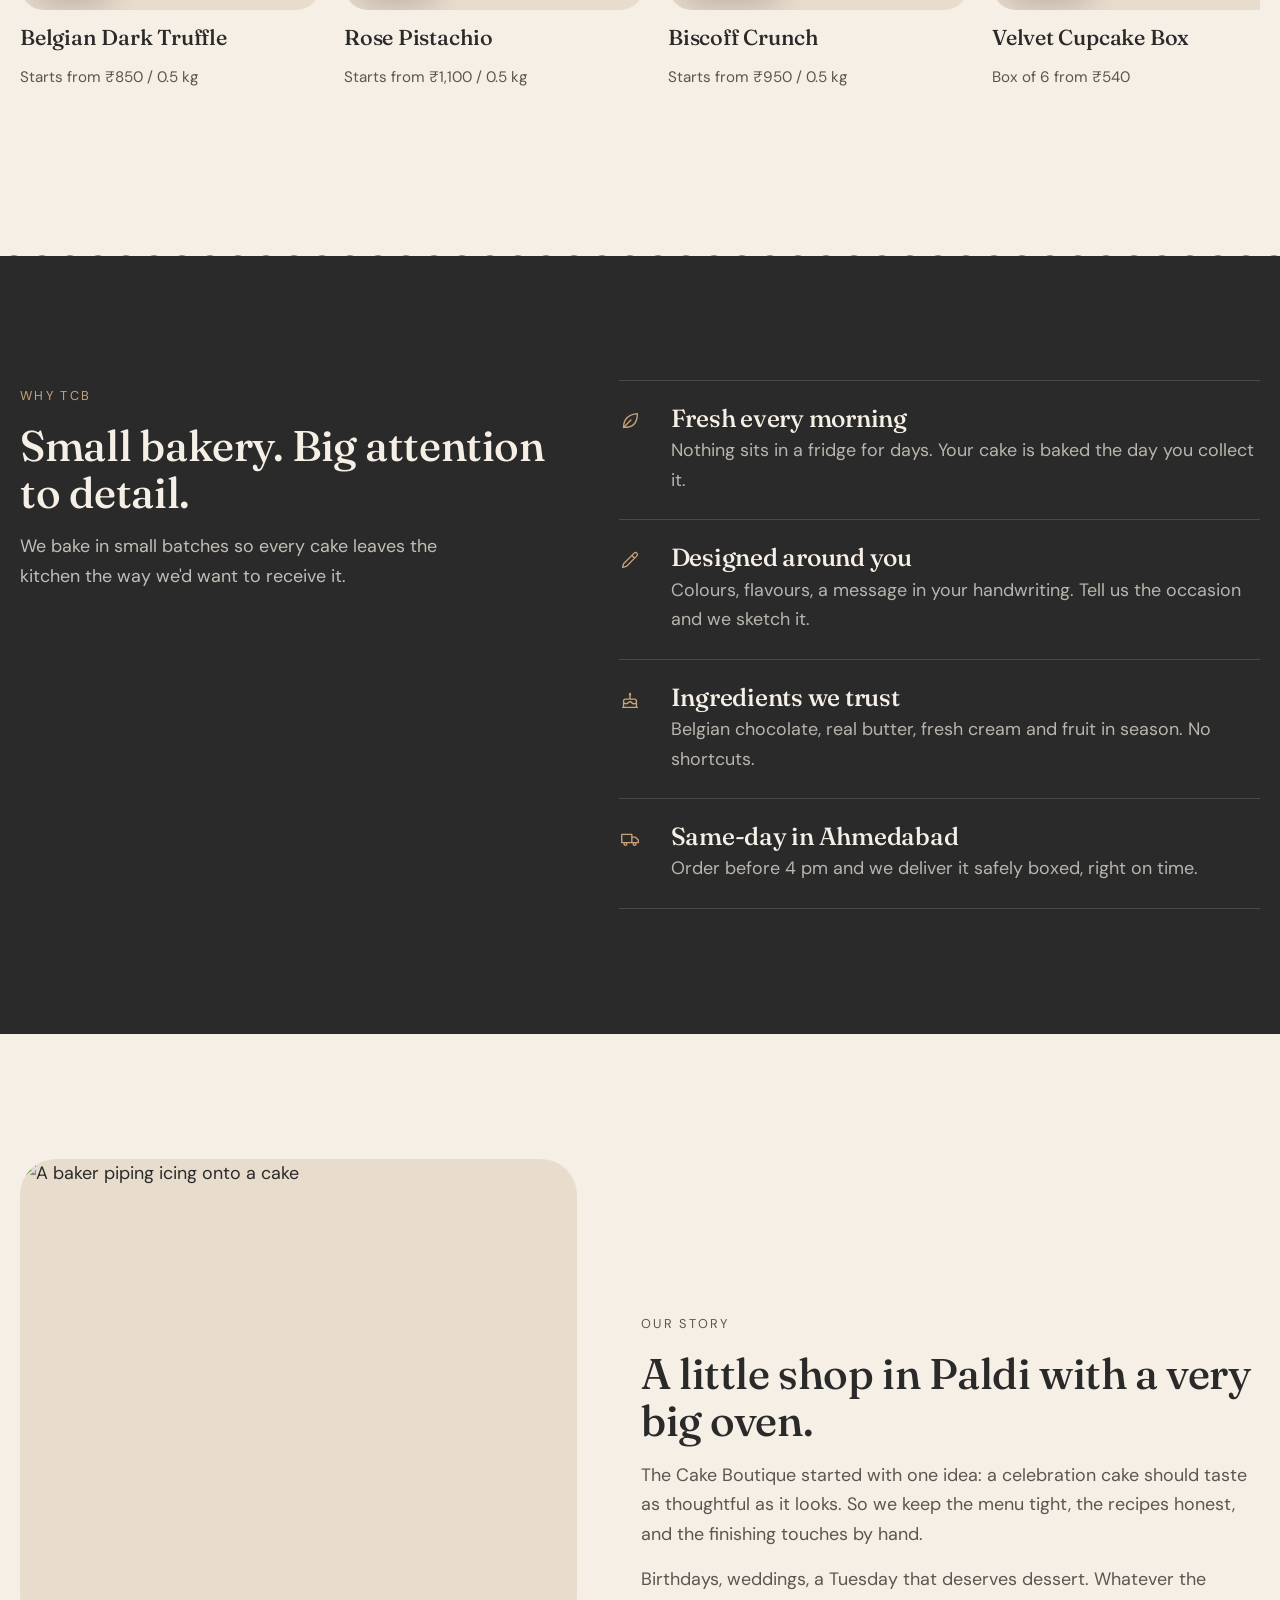
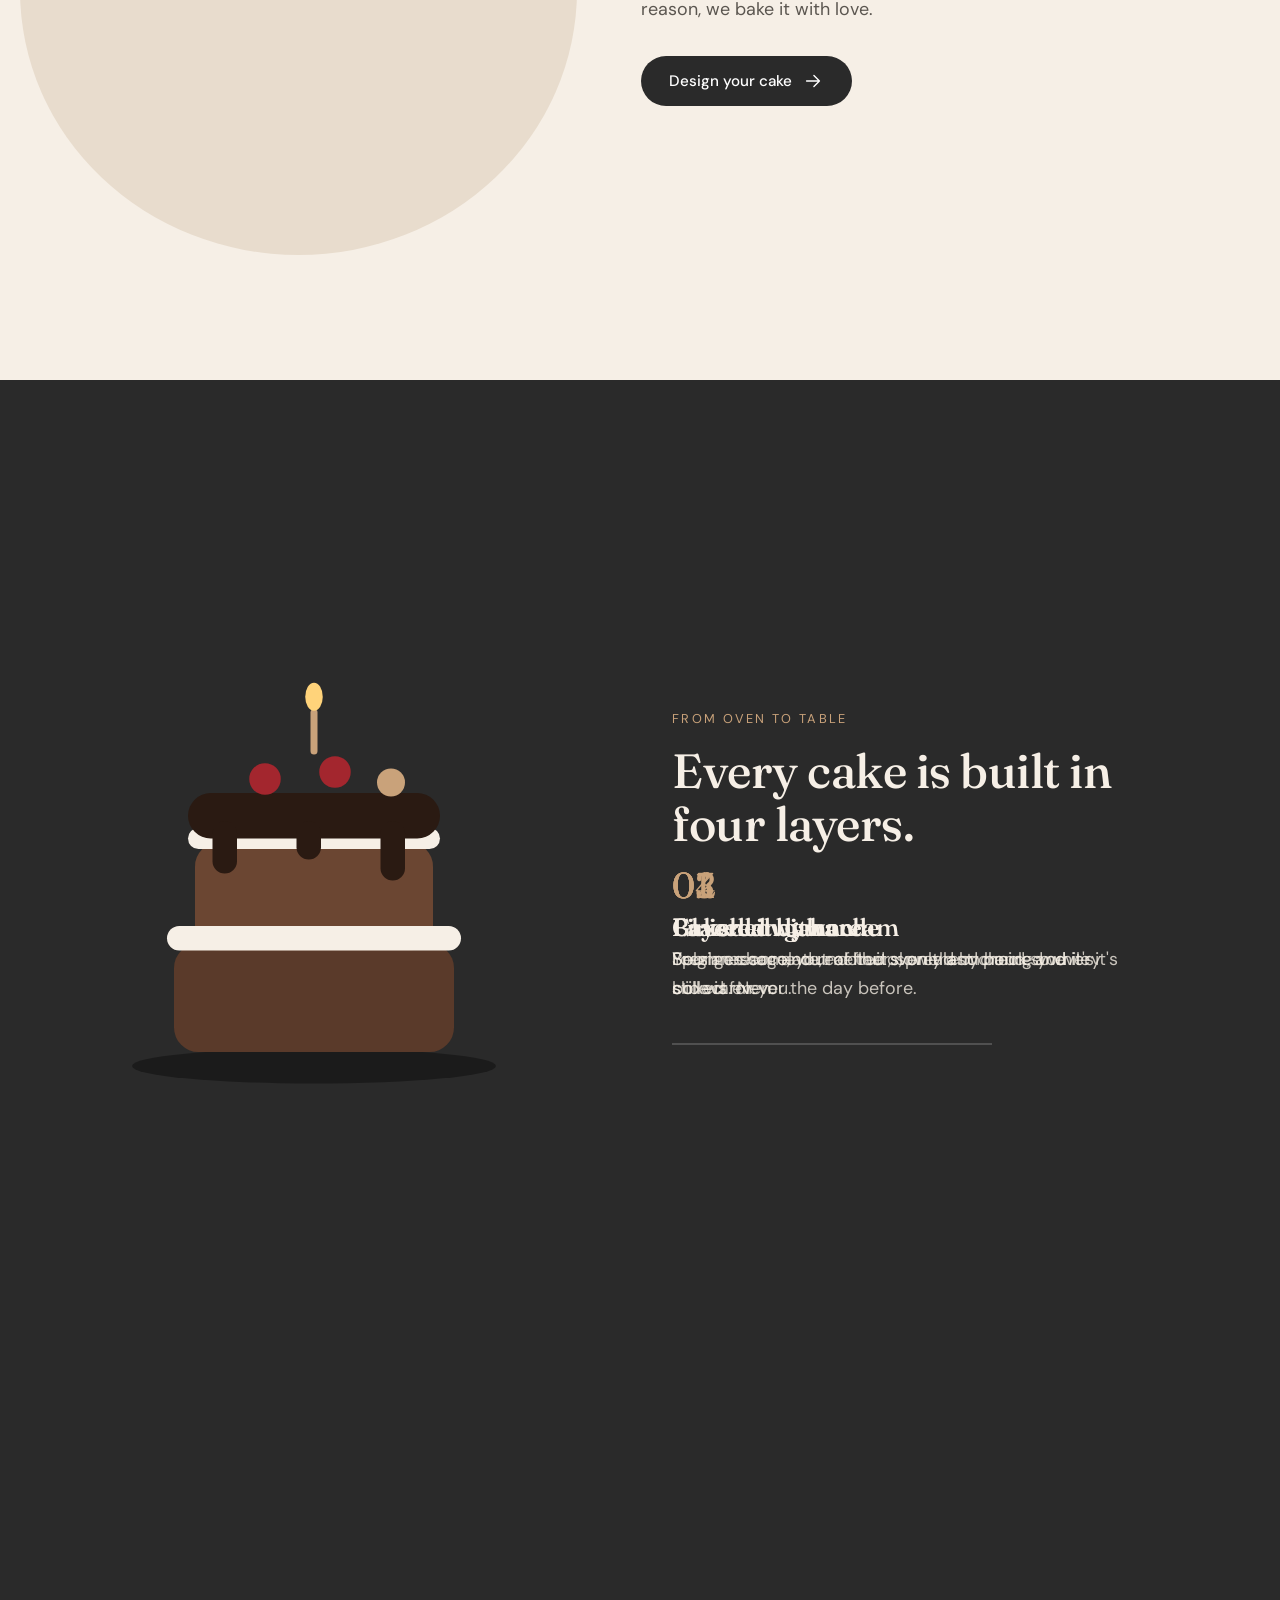
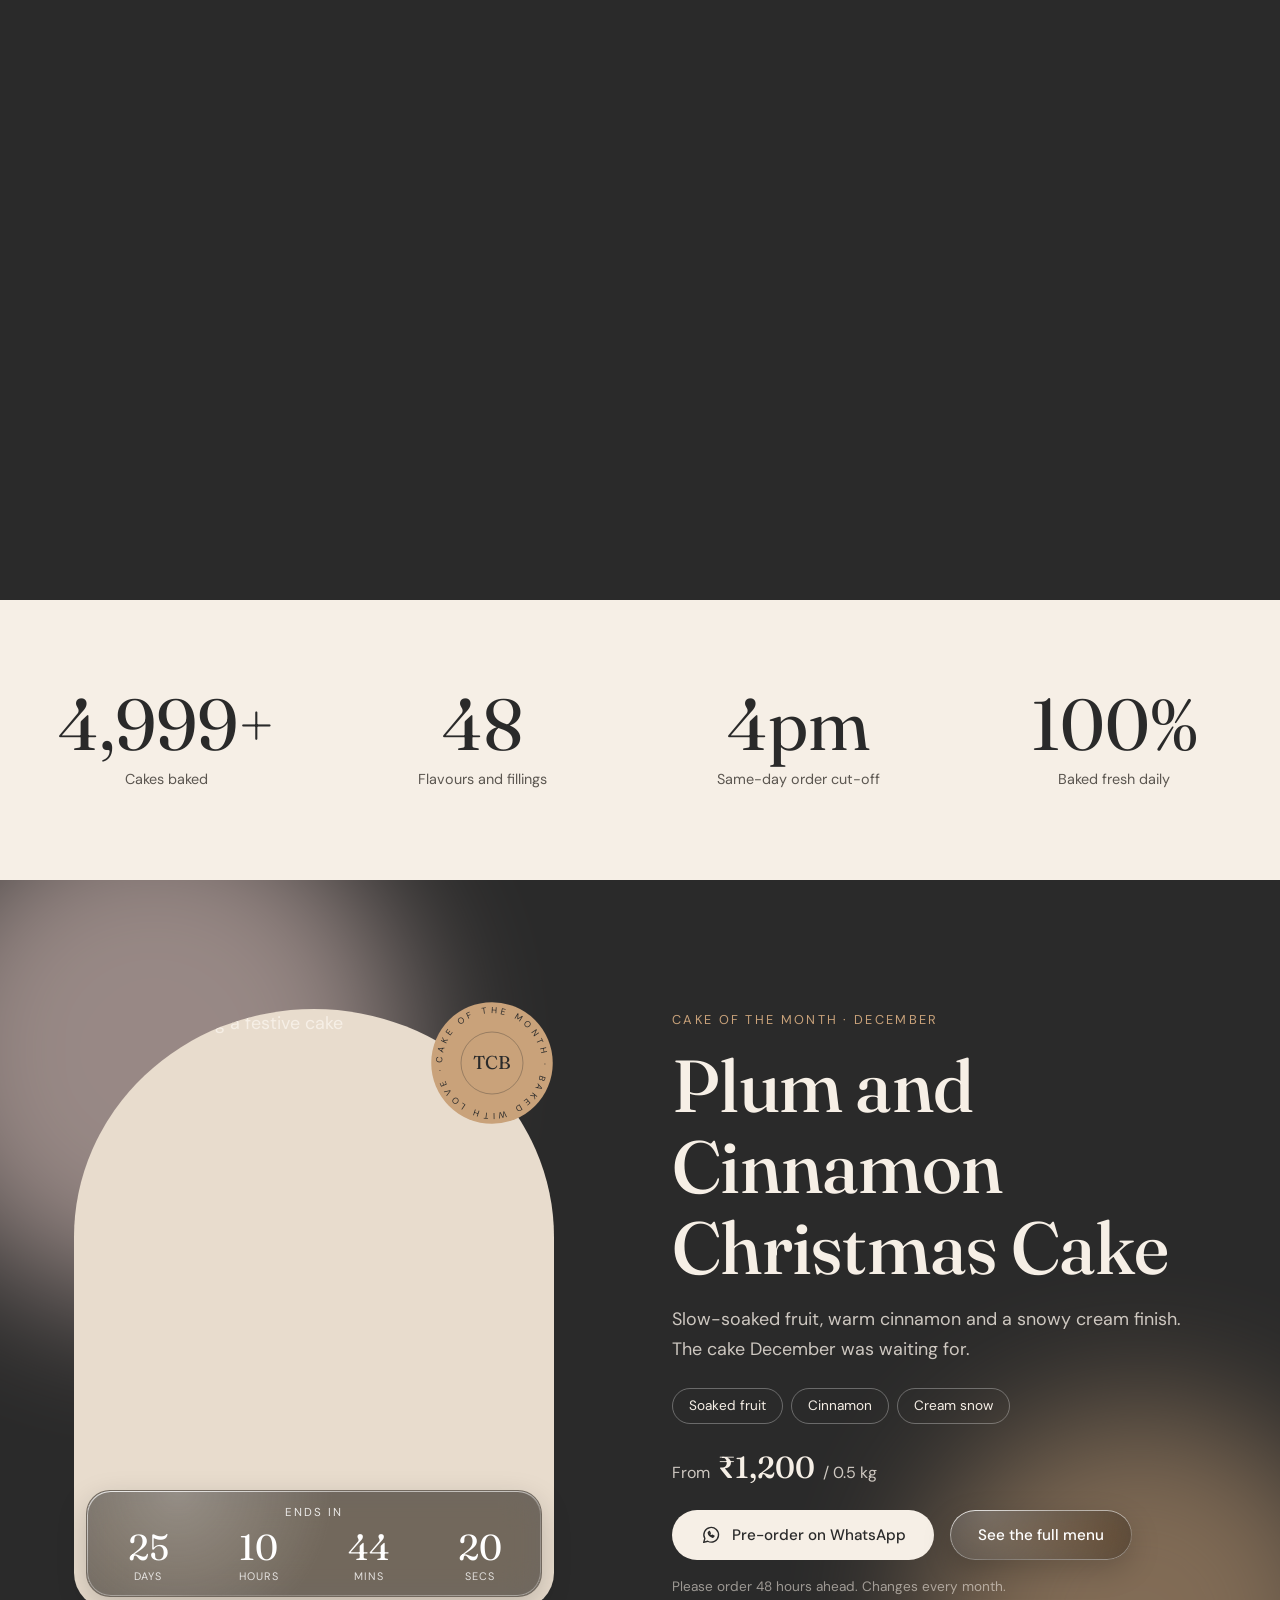
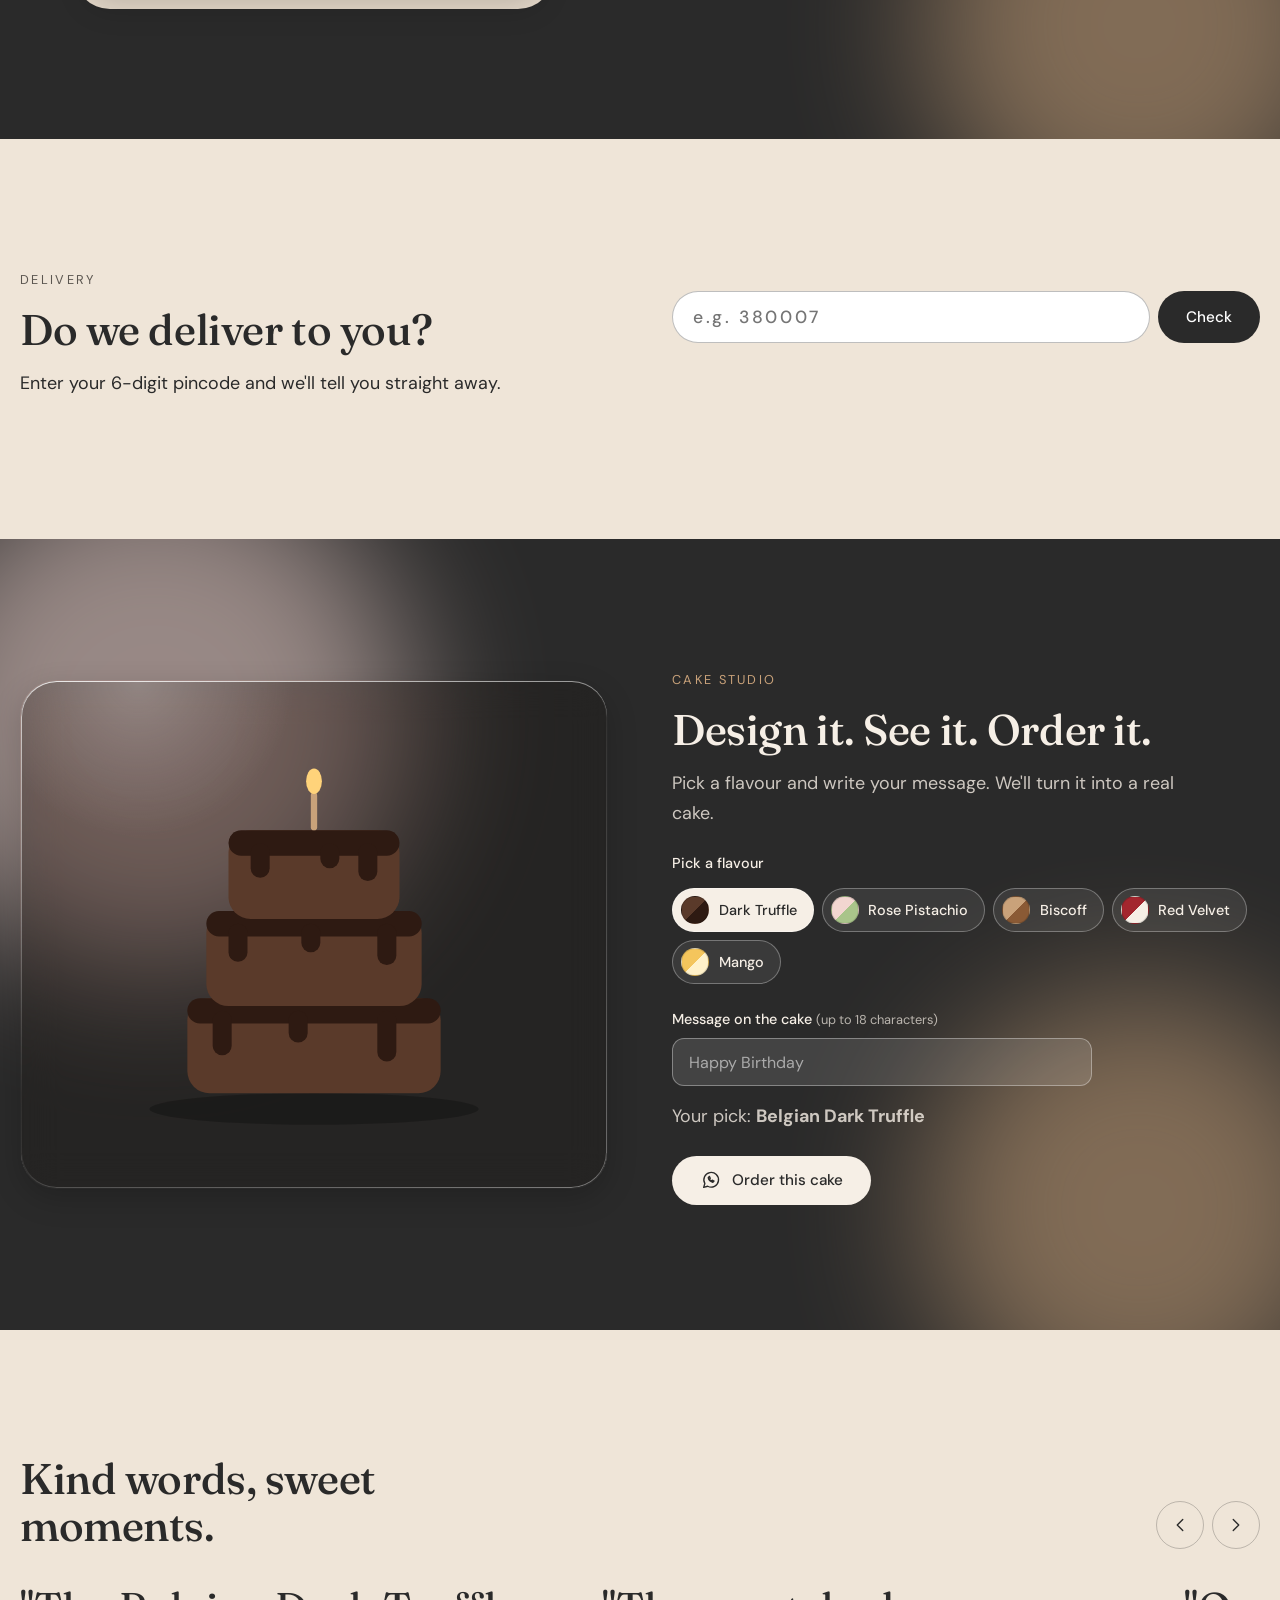
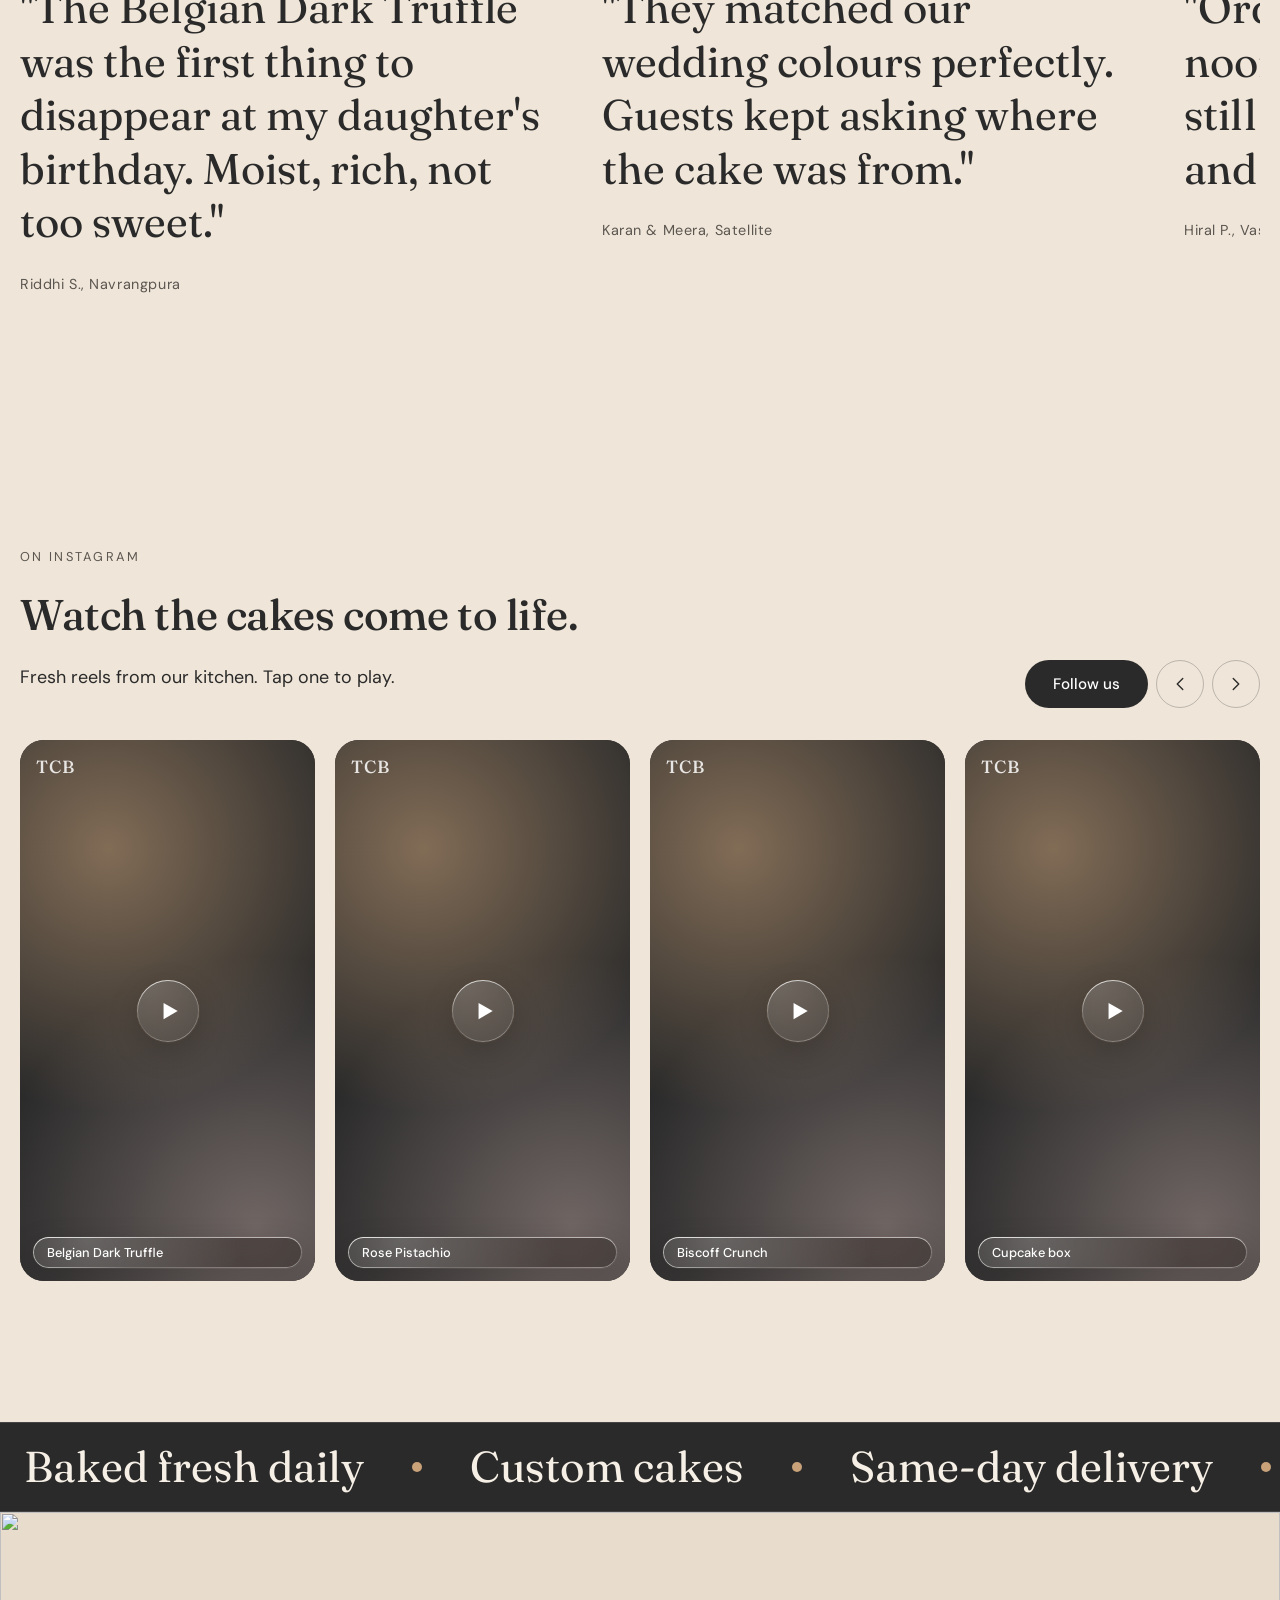
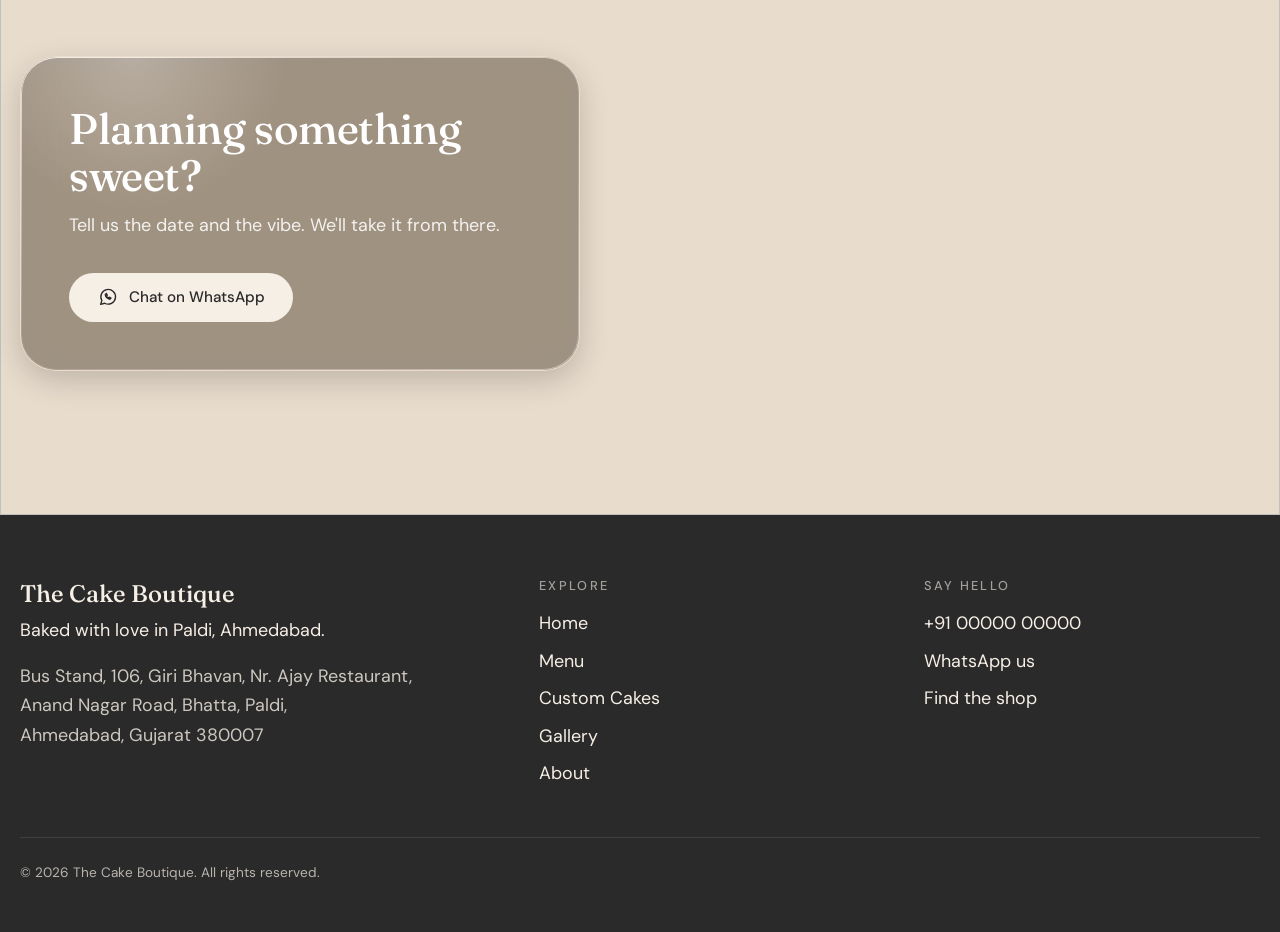
==== commit 90e89618: "demo ready" ====
--- a/index.html
+++ b/index.html
@@ -6,6 +6,9 @@
   <title>The Cake Boutique | Baked with Love, Paldi, Ahmedabad</title>
   <meta name="description" content="Custom cakes, pastries and cupcakes baked fresh every day in Paldi, Ahmedabad. Order on WhatsApp.">
   <meta name="theme-color" content="#2a2a2a">
+  <script>
+  try { var t = localStorage.getItem("tcb-theme"); if (t === "dark" || t === "light") document.documentElement.dataset.theme = t; } catch (e) {}
+</script>
 
   <meta property="og:type" content="website">
   <meta property="og:title" content="The Cake Boutique | Baked with Love">
@@ -114,6 +117,7 @@
           </div>
         </div>
         <aside class="hero__note glass" aria-label="Today at TCB">
+          <p class="status" data-open-status></p>
           <strong>Baked fresh daily.</strong><br>
           Order before 4 pm for same-day delivery across Ahmedabad.
         </aside>
@@ -226,6 +230,148 @@
         </div>
       </div>
     </section>
+    <!-- ================= SCROLL STORY ================= -->
+<section class="story" data-story aria-labelledby="story-title">
+  <div class="story__sticky">
+    <div class="container story__grid">
+      <div class="story__visual" aria-hidden="true">
+        <svg class="story__cake" viewBox="0 0 240 260">
+          <ellipse cx="120" cy="240" rx="104" ry="10" fill="rgba(0,0,0,0.35)"/>
+          <g class="story__layer" data-layer="0">
+            <rect x="40" y="170" width="160" height="62" rx="14" fill="#5a3a2a"/>
+            <rect x="52" y="112" width="136" height="62" rx="14" fill="#6b4632"/>
+          </g>
+          <g class="story__layer" data-layer="1">
+            <rect x="36" y="160" width="168" height="14" rx="7" fill="#f6efe6"/>
+            <rect x="48" y="104" width="144" height="12" rx="6" fill="#f6efe6"/>
+          </g>
+          <g class="story__layer" data-layer="2" fill="#2a1a12">
+            <rect x="48" y="84" width="144" height="26" rx="13"/>
+            <rect x="62" y="100" width="14" height="30" rx="7"/>
+            <rect x="110" y="100" width="14" height="22" rx="7"/>
+            <rect x="158" y="100" width="14" height="34" rx="7"/>
+          </g>
+          <g class="story__layer" data-layer="3">
+            <circle cx="92" cy="76" r="9" fill="#a3262e"/>
+            <circle cx="132" cy="72" r="9" fill="#a3262e"/>
+            <circle cx="164" cy="78" r="8" fill="#c9a27a"/>
+            <rect x="118" y="36" width="4" height="26" rx="2" fill="#c9a27a"/>
+            <ellipse class="cake__flame" cx="120" cy="29" rx="5" ry="8"/>
+          </g>
+        </svg>
+      </div>
+
+      <div class="story__copy">
+        <span class="eyebrow">From oven to table</span>
+        <h2 id="story-title">Every cake is built in four layers.</h2>
+        <ol class="story__steps">
+          <li class="story__step is-active" data-step>
+            <span class="story__num">01</span>
+            <h3>Baked at dawn</h3>
+            <p>Sponges come out of the oven the morning you collect. Never the day before.</p>
+          </li>
+          <li class="story__step" data-step>
+            <span class="story__num">02</span>
+            <h3>Layered with cream</h3>
+            <p>Fresh cream and real fruit, spread by hand so every slice is even.</p>
+          </li>
+          <li class="story__step" data-step>
+            <span class="story__num">03</span>
+            <h3>Glazed in ganache</h3>
+            <p>Belgian chocolate, melted slowly and poured while it's still warm.</p>
+          </li>
+          <li class="story__step" data-step>
+            <span class="story__num">04</span>
+            <h3>Finished by hand</h3>
+            <p>Your message, your colours, one last check, and it's boxed for you.</p>
+          </li>
+        </ol>
+        <div class="story__bar" aria-hidden="true"><span></span></div>
+      </div>
+    </div>
+  </div>
+</section>
+
+<!-- ================= NUMBERS ================= -->
+<section class="stats" aria-label="TCB in numbers">
+  <div class="container">
+    <!-- TODO: replace with the shop's real numbers -->
+    <ul class="stats__grid" data-stagger>
+      <li class="reveal"><strong data-count-to="5000" data-suffix="+">0</strong><span>Cakes baked</span></li>
+      <li class="reveal"><strong data-count-to="48">0</strong><span>Flavours and fillings</span></li>
+      <li class="reveal"><strong data-count-to="4" data-suffix="pm">0</strong><span>Same-day order cut-off</span></li>
+      <li class="reveal"><strong data-count-to="100" data-suffix="%">0</strong><span>Baked fresh daily</span></li>
+    </ul>
+  </div>
+</section>
+<!-- ================= CAKE OF THE MONTH (auto-rotating) ================= -->
+<section class="section spotlight" data-spotlight data-cake="Rose Pistachio" aria-labelledby="spot-title">
+  <div class="blobs" aria-hidden="true"><span></span><span></span></div>
+  <div class="container spotlight__grid">
+
+    <figure class="spotlight__media reveal">
+      <img data-sp-img src="https://images.unsplash.com/photo-1464349095431-e9a21285b5f3?auto=format&fit=crop&w=900&q=75"
+           alt="Rose Pistachio cake topped with dried petals" width="900" height="1125" loading="lazy">
+
+      <svg class="spotlight__badge" viewBox="0 0 200 200" aria-hidden="true">
+        <defs><path id="sp-ring" d="M100,100 m-80,0 a80,80 0 1,1 160,0 a80,80 0 1,1 -160,0"/></defs>
+        <circle cx="100" cy="100" r="98" fill="#c9a27a"/>
+        <g class="spotlight__ring">
+          <text fill="#2a2a2a" font-size="14" font-family="DM Sans, sans-serif" letter-spacing="3">
+            <textPath href="#sp-ring" textLength="495" lengthAdjust="spacing">CAKE OF THE MONTH · BAKED WITH LOVE · </textPath>
+          </text>
+        </g>
+        <circle cx="100" cy="100" r="50" fill="none" stroke="#2a2a2a" stroke-opacity=".5"/>
+        <text x="100" y="110" text-anchor="middle" fill="#2a2a2a" font-size="30" font-family="Fraunces, serif">TCB</text>
+      </svg>
+
+      <div class="spotlight__timer glass" role="timer" aria-label="Time left this month">
+        <p>Ends in</p>
+        <div class="timer">
+          <div><b data-cd="d">00</b><small>Days</small></div>
+          <div><b data-cd="h">00</b><small>Hours</small></div>
+          <div><b data-cd="m">00</b><small>Mins</small></div>
+          <div><b data-cd="s">00</b><small>Secs</small></div>
+        </div>
+      </div>
+    </figure>
+
+    <div class="spotlight__text reveal">
+      <span class="eyebrow">Cake of the month &middot; <span data-month>October</span></span>
+      <h2 id="spot-title" data-sp-name>Rose Pistachio</h2>
+      <p data-sp-desc>Rose-scented cream, a roasted pistachio crumb and dried petals on top. Light, floral and a little bit festive.</p>
+      <ul class="spotlight__notes" data-sp-notes>
+        <li>Rose cream</li>
+        <li>Roasted pistachio</li>
+        <li>Dried petals</li>
+      </ul>
+      <p class="spotlight__price">From <strong data-sp-price>₹1,100</strong> / <span data-sp-unit>0.5 kg</span></p>
+      <div class="spotlight__actions">
+        <a class="btn btn--solid" data-spotlight-order href="https://wa.me/910000000000" target="_blank" rel="noopener">
+          <svg class="icon"><use href="#i-chat"/></svg>Pre-order on WhatsApp</a>
+        <a class="btn glass" href="menu.html">See the full menu</a>
+      </div>
+      <p class="spotlight__fine">Please order 48 hours ahead. Changes every month.</p>
+    </div>
+  </div>
+</section>
+
+<!-- ================= DELIVERY CHECKER ================= -->
+<section class="section delivery" aria-labelledby="delivery-title">
+  <div class="container delivery__wrap">
+    <div class="reveal">
+      <span class="eyebrow">Delivery</span>
+      <h2 id="delivery-title">Do we deliver to you?</h2>
+      <p>Enter your 6-digit pincode and we'll tell you straight away.</p>
+    </div>
+    <form class="delivery__form reveal" data-delivery novalidate>
+      <label class="visually-hidden" for="pin">Pincode</label>
+      <input id="pin" type="text" inputmode="numeric" maxlength="6" placeholder="e.g. 380007" autocomplete="postal-code">
+      <button class="btn btn--dark" type="submit">Check</button>
+      <p class="delivery__result" data-delivery-result role="status" aria-live="polite"></p>
+    </form>
+  </div>
+</section>
     <!-- ================= CAKE STUDIO ================= -->
 <section class="section builder" data-builder aria-labelledby="builder-title">
   <div class="blobs" aria-hidden="true"><span></span><span></span></div>
@@ -330,24 +476,28 @@
       </div>
     </section>
 
-    <!-- ================= INSTAGRAM GRID ================= -->
-    <section class="section insta" aria-labelledby="insta-title">
-      <div class="container">
-        <div class="section-head reveal">
-          <span class="eyebrow">On the counter</span>
-          <h2 id="insta-title">Fresh from the kitchen.</h2>
-        </div>
-        <!-- TODO: replace with the shop's real Instagram photos -->
-        <ul class="insta__grid" data-stagger>
-          <li class="reveal"><img src="https://images.unsplash.com/photo-1558961363-fa8fdf82db35?auto=format&fit=crop&w=500&q=70" alt="Macarons and pastries" width="500" height="500" loading="lazy"></li>
-          <li class="reveal"><img src="https://images.unsplash.com/photo-1488477181946-6428a0291777?auto=format&fit=crop&w=500&q=70" alt="Slice of layered cake" width="500" height="500" loading="lazy"></li>
-          <li class="reveal"><img src="https://images.unsplash.com/photo-1586985289688-ca3cf47d3e6e?auto=format&fit=crop&w=500&q=70" alt="Decorated birthday cake" width="500" height="500" loading="lazy"></li>
-          <li class="reveal"><img src="https://images.unsplash.com/photo-1607478900766-efe13248b125?auto=format&fit=crop&w=500&q=70" alt="Cupcakes with swirled frosting" width="500" height="500" loading="lazy"></li>
-          <li class="reveal"><img src="https://images.unsplash.com/photo-1519869325930-281384150729?auto=format&fit=crop&w=500&q=70" alt="Strawberry tart" width="500" height="500" loading="lazy"></li>
-          <li class="reveal"><img src="https://images.unsplash.com/photo-1542826438-bd32f43d626f?auto=format&fit=crop&w=500&q=70" alt="Chocolate dessert with berries" width="500" height="500" loading="lazy"></li>
-        </ul>
-      </div>
-    </section>
+   <!-- ================= INSTAGRAM REELS ================= -->
+<section class="section reels" aria-labelledby="reels-title">
+  <div class="container">
+    <div class="reels__head reveal">
+      <div class="section-head">
+        <span class="eyebrow">On Instagram</span>
+        <h2 id="reels-title">Watch the cakes come to life.</h2>
+        <p>Fresh reels from our kitchen. Tap one to play.</p>
+      </div>
+      <div class="reels__actions">
+        <!-- TODO: replace thecakeboutique with the real Instagram username -->
+        <a class="btn btn--dark" data-ig-profile href="https://www.instagram.com/thecakeboutique/" target="_blank" rel="noopener">Follow us</a>
+        <button class="round-btn" type="button" data-reels-prev aria-label="Previous reels"><svg class="icon"><use href="#i-left"/></svg></button>
+        <button class="round-btn" type="button" data-reels-next aria-label="Next reels"><svg class="icon"><use href="#i-right"/></svg></button>
+      </div>
+    </div>
+  </div>
+  <div class="container">
+    <ul class="reels__rail" data-reels aria-label="Instagram reels"></ul>
+    <noscript><p>Watch our reels on <a href="https://www.instagram.com/thecakeboutique/">Instagram</a>.</p></noscript>
+  </div>
+</section>
 
     
     <div class="marquee" aria-hidden="true">
--- a/css/style.css
+++ b/css/style.css
@@ -759,19 +759,62 @@
 }
 .is-split-in .word > span { transform: none; }
 
-/* ---------- intro splash ---------- */
+/* ---------- preloader: the TCB badge fills with icing ---------- */
 .loader {
-  position: fixed; inset: 0; z-index: 300; display: grid; place-content: center; justify-items: center; gap: 1.25rem;
+  position: fixed; inset: 0; z-index: 300;
+  display: grid; place-items: center;
+  padding: env(safe-area-inset-top, 0px) env(safe-area-inset-right, 0px) env(safe-area-inset-bottom, 0px) env(safe-area-inset-left, 0px);
   background: var(--ink); color: var(--cream);
-  transition: transform 900ms var(--ease);
-}
-.loader.is-done { transform: translateY(-100%); }
-.loader__mark { font: 500 clamp(3rem, 10vw, 6rem) var(--font-serif); letter-spacing: 0.06em; animation: loader-pulse 1.1s ease-in-out infinite alternate; }
-.loader__bar { position: relative; width: 120px; height: 2px; overflow: hidden; background: rgba(255,255,255,0.2); }
-.loader__bar::after { content: ""; position: absolute; inset: 0; background: var(--accent); animation: loader-slide 1.1s var(--ease) infinite; }
-@keyframes loader-pulse { from { opacity: 0.55; } to { opacity: 1; } }
-@keyframes loader-slide { from { transform: translateX(-100%); } to { transform: translateX(100%); } }
-
+  transition: transform 1100ms var(--ease);
+}
+/* scalloped bottom edge, echoing the logo border */
+.loader::after {
+  content: ""; position: absolute; left: 0; right: 0; top: 100%; height: 16px;
+  background: radial-gradient(circle at 50% 0, var(--ink) 11px, transparent 12px) 0 0 / 28px 16px repeat-x;
+}
+.loader.is-done { transform: translateY(calc(-100% - 20px)); }
+
+.loader__stage {
+  display: grid; justify-items: center; gap: clamp(0.75rem, 2.5vh, 1.5rem);
+  transition: transform 900ms var(--ease), opacity 700ms var(--ease);
+}
+.loader.is-done .loader__stage { transform: scale(0.86); opacity: 0; }
+
+.loader__badge {
+  width: clamp(170px, min(62vw, 50vh), 300px); overflow: visible;
+  transition: transform 700ms var(--ease);
+}
+.loader.is-full .loader__badge { transform: scale(1.05); }
+
+.loader__scallop {
+  fill: none; stroke: var(--cream); stroke-width: 1.6;
+  stroke-dasharray: 1; stroke-dashoffset: 1;
+  animation: ld-draw 1800ms var(--ease) 100ms forwards;
+}
+.loader__ring {
+  opacity: 0; transform-box: fill-box; transform-origin: center;
+  animation: ld-fade 800ms var(--ease) 500ms forwards, spin 22s linear infinite;
+}
+.loader__ring text { fill: var(--cream); font: 500 11px var(--font-sans); letter-spacing: 0.12em; }
+.loader__well { fill: rgba(246, 239, 230, 0.06); stroke: rgba(246, 239, 230, 0.35); stroke-width: 1; }
+.loader__tcb,
+.loader__ink { font: 500 40px var(--font-serif); letter-spacing: 0.04em; text-anchor: middle; }
+.loader__tcb { fill: rgba(246, 239, 230, 0.28); }
+.loader__ink { fill: var(--ink); }
+.loader__wave { fill: var(--cream); }
+
+.loader__count { margin: 0; font: 400 clamp(1.5rem, 1.1rem + 1.5vw, 2.25rem) var(--font-serif); font-variant-numeric: tabular-nums; }
+.loader__line {
+  margin: 0; font-size: 0.75rem; letter-spacing: 0.22em; text-transform: uppercase; opacity: 0.6;
+  text-align: center;
+}
+
+@keyframes ld-draw { to { stroke-dashoffset: 0; } }
+@keyframes ld-fade { to { opacity: 1; } }
+
+@media (max-height: 420px) and (orientation: landscape) {
+  .loader__line { display: none; }
+}
 /* ---------- smart header ---------- */
 .header { transition: padding 500ms var(--ease), transform 600ms var(--ease); }
 .header.is-hidden { transform: translateY(-130%); }
@@ -896,4 +939,428 @@
 }
 @supports (padding: max(0px)) {
   .footer { padding-bottom: max(var(--space-4), env(safe-area-inset-bottom)); }
-}+}
+
+/* ---------- instagram reels ---------- */
+.reels { background: #efe5d8; --reel-gap: 1rem; }
+.reels__head { display: grid; gap: var(--space-3); margin-bottom: var(--space-4); }
+.reels__head .section-head { margin-bottom: 0; }
+.reels__actions { display: flex; align-items: center; gap: 0.5rem; flex-wrap: wrap; }
+
+.reels__rail {
+  display: grid; grid-auto-flow: column; grid-auto-columns: min(72%, 280px);
+  gap: var(--reel-gap); overflow-x: auto; padding-bottom: var(--space-2);
+  scroll-snap-type: x mandatory; scrollbar-width: none; overscroll-behavior-x: contain; cursor: grab;
+}
+.reels__rail::-webkit-scrollbar { display: none; }
+
+.reel {
+  position: relative; scroll-snap-align: start;
+  aspect-ratio: 9 / 16.5; border-radius: var(--radius-m); overflow: hidden;
+  background: var(--ink);
+}
+.reel__poster {
+  position: absolute; inset: 0; width: 100%; height: 100%; padding: 0; border: 0; cursor: pointer;
+  display: grid; place-items: center; overflow: hidden; color: var(--white);
+  background:
+    radial-gradient(circle at 30% 20%, rgba(201,162,122,0.55), transparent 55%),
+    radial-gradient(circle at 80% 90%, rgba(242,214,208,0.35), transparent 50%),
+    var(--ink);
+}
+.reel__poster img { position: absolute; inset: 0; width: 100%; height: 100%; object-fit: cover; transition: transform 900ms var(--ease); }
+.reel__poster:hover img, .reel__poster:focus-visible img { transform: scale(1.04); }
+.reel__mark { position: absolute; top: 1rem; left: 1rem; font: 500 1.1rem var(--font-serif); letter-spacing: 0.06em; opacity: 0.85; }
+.reel__play {
+  position: relative; z-index: 1; width: 64px; height: 64px; border-radius: 50%;
+  display: grid; place-items: center; transition: transform 600ms var(--ease);
+}
+.reel__play .icon { width: 26px; height: 26px; fill: currentColor; stroke: none; margin-left: 3px; }
+.reel__poster:hover .reel__play { transform: scale(1.08); }
+.reel__label {
+  position: absolute; left: 0.75rem; right: 0.75rem; bottom: 0.75rem; z-index: 1;
+  padding: 0.45rem 0.9rem; border-radius: var(--radius-pill); font: 500 0.8rem var(--font-sans); text-align: left;
+}
+.reel iframe { position: absolute; inset: 0; width: 100%; height: 100%; border: 0; background: #fff; }
+
+@media (min-width: 480px)  { .reels__rail { grid-auto-columns: min(56%, 280px); } }
+@media (min-width: 768px) {
+  .reels__head { grid-template-columns: 1fr auto; align-items: end; }
+  .reels__rail { grid-auto-columns: calc((100% - 2 * var(--reel-gap)) / 3); }
+}
+@media (min-width: 1024px) {
+  .reels { --reel-gap: 1.25rem; }
+  .reels__rail { grid-auto-columns: calc((100% - 3 * var(--reel-gap)) / 4); }
+}
+@media (hover: none) { .reels__rail { cursor: auto; } }
+
+/* ---------- open-now badge ---------- */
+.status { display: flex; align-items: center; gap: 0.5rem; margin: 0 0 0.5rem; font-size: 0.8rem; letter-spacing: 0.08em; text-transform: uppercase; }
+.status::before { content: ""; width: 9px; height: 9px; border-radius: 50%; background: #e08a7d; }
+.status.is-open::before { background: #6fcf97; animation: status-pulse 2s ease-out infinite; }
+@keyframes status-pulse { 0% { box-shadow: 0 0 0 0 rgba(111,207,151,0.6); } 100% { box-shadow: 0 0 0 10px rgba(111,207,151,0); } }
+
+/* ---------- scroll story ---------- */
+.story { position: relative; height: 380vh; background: var(--ink); color: var(--cream); }
+.story__sticky { position: sticky; top: 0; height: 100vh; height: 100dvh; display: grid; align-items: center; overflow: hidden; padding-top: calc(var(--header-h) + 1rem); }
+.story__grid { display: grid; gap: var(--space-3); align-items: center; }
+.story__visual { display: grid; place-items: center; }
+.story__cake { width: min(58vw, 38dvh, 380px); overflow: visible; }
+.story__layer { opacity: 0; transform: translateY(-36px); transition: opacity 700ms var(--ease), transform 900ms var(--ease); }
+.story__layer.is-on { opacity: 1; transform: none; }
+.story__copy .eyebrow { color: var(--accent); }
+.story__copy h2 { font-size: clamp(1.6rem, 1.1rem + 2.4vw, 3rem); max-width: 16ch; }
+.story__steps { display: grid; min-height: 9.5rem; }
+.story__step { grid-area: 1 / 1; opacity: 0; transform: translateY(18px); transition: opacity 600ms var(--ease), transform 700ms var(--ease); pointer-events: none; }
+.story__step.is-active { opacity: 1; transform: none; pointer-events: auto; }
+.story__num { font: 400 2.25rem / 1 var(--font-serif); color: var(--accent); }
+.story__step h3 { margin: 0.4rem 0 0.25rem; }
+.story__step p { max-width: 38ch; color: rgba(246,239,230,0.78); margin: 0; }
+.story__bar { height: 2px; margin-top: var(--space-3); max-width: 320px; background: rgba(255,255,255,0.18); overflow: hidden; }
+.story__bar span { display: block; height: 100%; background: var(--accent); transform-origin: left; transform: scaleX(var(--p, 0)); }
+
+/* ---------- numbers ---------- */
+.stats { background: var(--cream); padding-block: clamp(3rem, 8vw, 5.5rem); }
+.stats__grid { display: grid; grid-template-columns: 1fr 1fr; gap: var(--space-4) var(--space-3); text-align: center; }
+.stats__grid strong { display: block; font: 400 clamp(2.5rem, 1.6rem + 4vw, 4.5rem) / 1 var(--font-serif); font-variant-numeric: tabular-nums; }
+.stats__grid span { display: block; margin-top: 0.5rem; color: var(--ink-soft); font-size: 0.9rem; }
+
+/* ---------- delivery checker ---------- */
+.delivery { background: #efe5d8; }
+.delivery__wrap { display: grid; gap: var(--space-4); align-items: center; }
+.delivery__form { display: flex; flex-wrap: wrap; gap: 0.5rem; }
+.delivery__form input {
+  flex: 1 1 180px; min-height: 52px; padding: 0 1.25rem; border-radius: var(--radius-pill);
+  border: 1px solid rgba(42,42,42,0.3); background: var(--white); color: var(--ink);
+  font: 500 1.1rem var(--font-sans); letter-spacing: 0.15em;
+}
+.delivery__form input:focus { outline: 2px solid var(--accent); outline-offset: 2px; }
+.delivery__result { flex-basis: 100%; margin: 0.75rem 0 0; min-height: 1.5rem; font-weight: 500; }
+.delivery__result a { text-decoration: underline; text-underline-offset: 4px; }
+
+@media (min-width: 768px) {
+  .stats__grid { grid-template-columns: repeat(4, 1fr); }
+  .story__grid { grid-template-columns: 1fr 1fr; gap: var(--space-6); }
+  .story__cake { width: min(40vw, 55dvh, 420px); }
+  .delivery__wrap { grid-template-columns: 1fr 1fr; gap: var(--space-6); }
+}
+@media (max-height: 520px) and (orientation: landscape) {
+  .story__grid { grid-template-columns: 1fr 1fr; }
+  .story__cake { width: min(30vw, 60dvh); }
+  .story__copy h2 { display: none; }
+}
+@media (prefers-reduced-motion: reduce) {
+  .story { height: auto; }
+  .story__sticky { position: static; height: auto; padding-block: var(--section-y); }
+  .story__steps { gap: var(--space-3); min-height: 0; }
+  .story__step { grid-area: auto; opacity: 1; transform: none; pointer-events: auto; }
+  .story__layer { opacity: 1; transform: none; }
+  .story__bar { display: none; }
+}
+
+
+/* =========================================================
+   FAVOURITES + DARK MODE + CAKE OF THE MONTH
+   ========================================================= */
+:root { --blush: #f2d6d0; --surface: #efe5d8; --line: rgba(42, 42, 42, 0.18); }
+
+/* ---------- header: theme button + tighter mobile bar ---------- */
+.header__actions { display: flex; align-items: center; gap: 0.25rem; }
+.header__logo span { white-space: nowrap; }
+.theme-toggle {
+  width: 44px; height: 44px; display: grid; place-items: center; padding: 0;
+  border: 0; border-radius: 50%; background: transparent; color: inherit; cursor: pointer;
+  transition: background-color 400ms var(--ease), transform 700ms var(--ease);
+}
+.theme-toggle:hover { background: rgba(255, 255, 255, 0.14); transform: rotate(18deg); }
+.theme-toggle .i-sun { display: none; }
+:root[data-theme="dark"] .theme-toggle .i-sun { display: block; }
+:root[data-theme="dark"] .theme-toggle .i-moon { display: none; }
+@media (max-width: 400px) {
+  .header__bar { padding: 0 0.75rem; gap: 0.5rem; }
+  .header__logo { font-size: 1rem; gap: 0.5rem; }
+}
+@media (max-width: 359px) { .header__logo span { display: none; } }
+
+/* ---------- theme switch: circular reveal ---------- */
+:root.theme-switching::view-transition-old(root),
+:root.theme-switching::view-transition-new(root) { animation: none; mix-blend-mode: normal; }
+
+/* ---------- DARK THEME ----------
+   Light areas get remapped tokens. Dark sections get their original tokens back,
+   so they look the same in both themes. */
+:root[data-theme="dark"] {
+  color-scheme: dark;
+  --ink: #f2ebe2;
+  --ink-soft: #b5ada3;
+  --cream: #161514;
+  --surface: #1f1d1b;
+  --line: rgba(255, 255, 255, 0.14);
+}
+:root[data-theme="dark"] :is(.hero, .page-hero, .section--dark, .order, .contact, .footer, .builder, .story,
+  .spotlight, .marquee, .cta, .drip, .sheet, .lightbox, .loader, .fav-bar) {
+  --ink: #2a2a2a; --ink-soft: #5b5650; --cream: #f6efe6; --surface: #efe5d8; --line: rgba(42, 42, 42, 0.18);
+}
+:root[data-theme="dark"] :is(.testimonials, .reels, .delivery, .enquiry__panel) { background: var(--surface); }
+:root[data-theme="dark"] .scallop-top::before { color: #161514; } /* matches the dark page colour */
+
+:root[data-theme="dark"] :is(.btn--dark, .skip-link, .sizes button[aria-pressed="true"], .round-btn:hover, .success--light .success__icon) { color: var(--cream); }
+:root[data-theme="dark"] :is(.timeline__item, .flavours div, .sizes-table th, .sizes-table td) { border-color: var(--line); }
+:root[data-theme="dark"] :is(.sizes button, .round-btn) { border-color: rgba(255, 255, 255, 0.3); }
+:root[data-theme="dark"] .sizes button:hover { border-color: var(--ink); }
+
+:root[data-theme="dark"] :is(.form--light .field input, .form--light .field textarea, .delivery__form input) {
+  background: #2b2927; color: var(--ink); border-color: rgba(255, 255, 255, 0.25);
+}
+:root[data-theme="dark"] :is(.form--light .field input, .form--light .field textarea, .delivery__form input):focus { border-color: var(--ink); }
+:root[data-theme="dark"] .form--light .field__error { color: #ffb3a7; }
+:root[data-theme="dark"] .form--light .field.is-invalid input,
+:root[data-theme="dark"] .form--light .field.is-invalid textarea { border-color: #ff9d8f; }
+
+/* ---------- favourites: heart on each cake ---------- */
+.fav {
+  position: absolute; top: 0.75rem; right: 0.75rem; z-index: 3;
+  width: 44px; height: 44px; display: grid; place-items: center; padding: 0;
+  border-radius: 50%; cursor: pointer; color: var(--white);
+  transition: background-color 400ms var(--ease), color 400ms var(--ease);
+}
+.fav .icon { transition: fill 400ms var(--ease), transform 600ms var(--ease); }
+.fav:hover .icon { transform: scale(1.12); }
+.fav[aria-pressed="true"] { background: rgba(242, 214, 208, 0.92); color: #b23a48; }
+.fav[aria-pressed="true"] .icon { fill: currentColor; }
+
+/* ---------- favourites: floating tray ---------- */
+.fav-bar {
+  position: fixed; z-index: 95;
+  left: calc(1rem + env(safe-area-inset-left, 0px)); right: calc(5rem + env(safe-area-inset-right, 0px));
+  bottom: calc(1rem + env(safe-area-inset-bottom, 0px));
+  border-radius: var(--radius-l); background: rgba(30, 28, 26, 0.85);
+  transform: translateY(160%); opacity: 0; visibility: hidden;
+  transition: transform 700ms var(--ease), opacity 500ms var(--ease), visibility 700ms;
+}
+.fav-bar.is-visible { transform: none; opacity: 1; visibility: visible; }
+.fav-bar__row { display: flex; align-items: center; gap: 0.5rem; padding: 0.5rem 0.5rem 0.5rem 0.75rem; }
+.fav-bar__toggle {
+  flex: 1; min-width: 0; min-height: 48px; display: flex; align-items: center; gap: 0.7rem;
+  padding: 0; background: none; border: 0; color: inherit; text-align: left; cursor: pointer;
+}
+.fav-bar__count {
+  flex: none; width: 36px; height: 36px; display: grid; place-items: center; border-radius: 50%;
+  background: var(--blush); color: #b23a48; font: 500 0.95rem var(--font-sans);
+}
+.fav-bar__text strong { display: block; font-size: 0.9rem; line-height: 1.2; }
+.fav-bar__text small { display: block; font-size: 0.8rem; opacity: 0.8; }
+.fav-bar__order { flex: none; padding-inline: 1.1rem; }
+
+.fav-bar__list { display: grid; gap: 0.25rem; margin: 0; padding: 0.75rem 0.75rem 0.5rem; max-height: min(40dvh, 280px); overflow-y: auto; border-bottom: 1px solid rgba(255, 255, 255, 0.15); }
+.fav-bar__list[hidden] { display: none; }
+.fav-item { display: grid; grid-template-columns: 1fr auto auto; gap: 0.5rem; align-items: center; font-size: 0.9rem; }
+.fav-item small { display: block; opacity: 0.7; }
+.fav-item button { width: 44px; height: 44px; display: grid; place-items: center; padding: 0; background: none; border: 0; color: inherit; cursor: pointer; }
+.fav-item button .icon { width: 18px; height: 18px; }
+.fav-bar__clear { justify-self: start; min-height: 44px; padding: 0; background: none; border: 0; color: inherit; opacity: 0.8; cursor: pointer; font: 400 0.85rem var(--font-sans); text-decoration: underline; text-underline-offset: 4px; }
+
+@media (min-width: 768px) {
+  .fav-bar { left: 50%; right: auto; width: min(640px, calc(100% - 10rem)); translate: -50% 0; }
+}
+
+/* ---------- cake of the month ---------- */
+.spotlight { position: relative; overflow: hidden; background: var(--ink); color: var(--cream); }
+.spotlight .eyebrow { color: var(--accent); }
+.spotlight__grid { position: relative; z-index: 1; display: grid; gap: var(--space-5); align-items: center; }
+
+.spotlight__media { position: relative; margin: 0; width: 100%; max-width: 480px; justify-self: center; }
+.spotlight__media > img {
+  width: 100%; aspect-ratio: 4 / 5; object-fit: cover;
+  border-radius: 50% 50% var(--radius-l) var(--radius-l) / 38% 38% var(--radius-l) var(--radius-l);
+}
+.spotlight__badge { position: absolute; top: -0.5rem; right: 0; width: clamp(88px, 22vw, 124px); }
+.spotlight__ring { transform-box: fill-box; transform-origin: center; animation: spin 26s linear infinite; }
+
+.spotlight__timer {
+  position: absolute; left: 0.75rem; right: 0.75rem; bottom: 0.75rem;
+  display: grid; gap: 0.4rem; padding: 0.75rem 0.5rem 0.65rem;
+  border-radius: var(--radius-m); background: rgba(24, 22, 20, 0.58); text-align: center;
+}
+.spotlight__timer p { margin: 0; font-size: 0.72rem; letter-spacing: 0.18em; text-transform: uppercase; opacity: 0.85; }
+.timer { display: grid; grid-template-columns: repeat(4, 1fr); gap: 0.25rem; }
+.timer div { display: grid; }
+.timer b { font: 400 clamp(1.5rem, 1.1rem + 1.6vw, 2.25rem) / 1 var(--font-serif); font-variant-numeric: tabular-nums; }
+.timer small { margin-top: 0.2rem; font-size: 0.68rem; letter-spacing: 0.1em; text-transform: uppercase; opacity: 0.8; }
+
+.spotlight__text h2 { font-size: var(--step-3); margin-bottom: var(--space-2); }
+.spotlight__text p { color: rgba(246, 239, 230, 0.8); max-width: 44ch; }
+.spotlight__notes { display: flex; flex-wrap: wrap; gap: 0.5rem; margin: var(--space-3) 0; }
+.spotlight__notes li { padding: 0.35rem 1rem; border: 1px solid rgba(255, 255, 255, 0.3); border-radius: var(--radius-pill); font-size: 0.85rem; }
+.spotlight__price { font-size: 1rem; }
+.spotlight__price strong { font: 500 1.9rem var(--font-serif); color: var(--cream); margin: 0 0.25rem; }
+.spotlight__actions { display: flex; flex-wrap: wrap; gap: var(--space-2); margin-block: var(--space-3) var(--space-2); }
+.spotlight__fine { font-size: 0.85rem; opacity: 0.7; }
+
+@media (min-width: 768px) {
+  .spotlight__grid { grid-template-columns: 1fr 1fr; gap: var(--space-5); }
+  .spotlight__media { justify-self: start; }
+}
+@media (min-width: 1024px) {
+  .spotlight__grid { gap: var(--space-6); }
+  .spotlight__media { justify-self: center; }
+}
+@media (max-height: 520px) and (orientation: landscape) {
+  .spotlight__media { max-width: 300px; }
+}
+
+
+/* =========================================================
+   MENU PAGE UPGRADE
+   ========================================================= */
+
+/* ---------- toolbar: tabs, search, layout switch ----------
+   Phones/tablets: the tab bar is sticky, search sits below it.
+   Laptops (1100px+): everything lives in one sticky glass bar. */
+.toolbar { display: contents; }
+
+.tabs, .tools {
+  border-radius: var(--radius-pill);
+  background: rgba(30, 28, 26, 0.78);
+  -webkit-backdrop-filter: blur(18px) saturate(180%);
+  backdrop-filter: blur(18px) saturate(180%);
+  box-shadow: 0 10px 30px rgba(0, 0, 0, 0.16), inset 0 1px 0 rgba(255, 255, 255, 0.28);
+  color: #fff;
+}
+
+.tabs {
+  --pad: 0.25rem;
+  position: sticky; top: 5.25rem; z-index: 80;
+  display: flex; gap: 0.25rem; padding: var(--pad);
+  overflow-x: auto; scrollbar-width: none; overscroll-behavior-x: contain;
+  transition: top 600ms var(--ease);
+}
+.tabs::-webkit-scrollbar { display: none; }
+
+.tabs__glide {
+  position: absolute; inset-block: var(--pad); left: 0; width: 0; z-index: 0;
+  border-radius: var(--radius-pill); background: #f6efe6; pointer-events: none;
+}
+.tabs__glide.is-ready { transition: transform 700ms var(--ease), width 700ms var(--ease); }
+
+.tab {
+  position: relative; z-index: 1; flex: none; min-height: 44px; padding: 0 1.1rem;
+  border: 0; border-radius: var(--radius-pill); background: none; cursor: pointer;
+  color: rgba(255, 255, 255, 0.86); font: 500 0.9rem var(--font-sans);
+  transition: color 400ms var(--ease);
+}
+.tab:hover { color: #fff; }
+.tab[aria-pressed="true"], .tab[aria-pressed="true"]:hover { color: #2a2a2a; }
+
+.tools { display: flex; align-items: center; gap: 0.5rem; margin: 0.75rem 0 1rem; padding: 0.25rem; }
+
+.search { position: relative; display: flex; align-items: center; flex: 1 1 0; min-width: 0; }
+.search .icon { position: absolute; left: 1rem; width: 18px; height: 18px; color: rgba(255, 255, 255, 0.7); pointer-events: none; }
+.search input {
+  width: 100%; min-height: 44px; padding: 0 1rem 0 2.75rem;
+  border: 0; border-radius: var(--radius-pill); background: rgba(255, 255, 255, 0.12);
+  color: #fff; font: 400 1rem var(--font-sans); -webkit-appearance: none; appearance: none;
+  transition: background-color 400ms var(--ease);
+}
+.search input::placeholder { color: rgba(255, 255, 255, 0.62); }
+.search input::-webkit-search-cancel-button { filter: invert(1); }
+.search input:focus { outline: none; background: rgba(255, 255, 255, 0.2); }
+.search input:focus-visible { outline: 2px solid var(--accent); outline-offset: 2px; }
+
+.view { display: flex; gap: 0.25rem; flex: none; }
+.view__btn {
+  width: 44px; height: 44px; display: grid; place-items: center; padding: 0;
+  border: 0; border-radius: 50%; background: transparent; color: #fff; cursor: pointer;
+  transition: background-color 400ms var(--ease), color 400ms var(--ease);
+}
+.view__btn .icon { width: 20px; height: 20px; }
+.view__btn[aria-pressed="true"] { background: #f6efe6; color: #2a2a2a; }
+
+/* tuck the bar up when the smart header hides */
+@media (max-width: 1099.98px) {
+  body:has(.header.is-hidden) .tabs { top: 0.75rem; }
+}
+@media (min-width: 1100px) {
+  .toolbar {
+    display: grid; grid-template-columns: minmax(0, 1fr) auto; align-items: center; gap: 0.5rem;
+    position: sticky; top: 5.25rem; z-index: 80; margin-bottom: var(--space-4); padding: 0.25rem;
+    border-radius: var(--radius-pill); background: rgba(30, 28, 26, 0.78);
+    -webkit-backdrop-filter: blur(18px) saturate(180%); backdrop-filter: blur(18px) saturate(180%);
+    box-shadow: 0 10px 30px rgba(0, 0, 0, 0.16), inset 0 1px 0 rgba(255, 255, 255, 0.28);
+    transition: top 600ms var(--ease);
+  }
+  body:has(.header.is-hidden) .toolbar { top: 0.75rem; }
+  .tabs { --pad: 0px; position: relative; top: auto; background: none; box-shadow: none; -webkit-backdrop-filter: none; backdrop-filter: none; }
+  .tools { margin: 0; padding: 0; background: none; box-shadow: none; -webkit-backdrop-filter: none; backdrop-filter: none; }
+  .search { flex: 0 1 260px; }
+}
+
+/* ---------- count line + surprise button ---------- */
+.menu__bar { display: flex; flex-wrap: wrap; align-items: center; justify-content: space-between; gap: 0.75rem; margin-bottom: var(--space-4); }
+.menu__bar .menu__meta { margin: 0; }
+.surprise {
+  display: inline-flex; align-items: center; gap: 0.5rem; min-height: 44px; padding: 0 1.1rem;
+  border: 1px solid rgba(42, 42, 42, 0.3); border-radius: var(--radius-pill);
+  background: transparent; color: var(--ink); cursor: pointer; font: 500 0.9rem var(--font-sans);
+  transition: background-color 400ms var(--ease), color 400ms var(--ease), transform 600ms var(--ease);
+}
+.surprise .icon { width: 20px; height: 20px; transition: transform 700ms var(--ease); }
+.surprise:hover { background: var(--ink); color: var(--cream); transform: translateY(-2px); }
+.surprise:hover .icon { transform: rotate(180deg); }
+:root[data-theme="dark"] .surprise { border-color: rgba(255, 255, 255, 0.3); }
+
+/* ---------- eggless mark (the green square-and-dot) ---------- */
+.veg {
+  position: relative; top: -0.1em; display: inline-grid; place-items: center;
+  width: 16px; height: 16px; margin-right: 0.5rem; vertical-align: middle;
+  border: 1.5px solid #2e8b57; border-radius: 3px;
+}
+.veg::after { content: ""; width: 8px; height: 8px; border-radius: 50%; background: #2e8b57; }
+
+
+
+/* ---------- perfect grid: equal-height cards, aligned buy rows ---------- */
+.menu__grid { align-items: stretch; }
+
+.menu__grid:not(.is-list) .product {
+  display: flex; flex-direction: column; height: 100%;
+}
+.menu__grid:not(.is-list) .product__desc { flex: 1 1 auto; }  /* soaks up spare space */
+.menu__grid:not(.is-list) .product__buy { margin-top: auto; } /* sticks to the bottom */
+.menu__grid:not(.is-list) .card__title { min-height: 2.2em; display: flex; align-items: flex-start; gap: 0.4rem; }
+/* ---------- menu card (list) view: reads like a printed menu ---------- */
+.menu__grid.is-list { grid-template-columns: 1fr; gap: 0; }
+.is-list .product {
+  grid-template-columns: 112px 1fr;
+  grid-template-areas: "media title" "media desc" "buy buy";
+  column-gap: 1rem; row-gap: 0.25rem; align-items: start;
+  padding-block: 1.25rem; border-top: 1px solid var(--line);
+}
+.is-list .product:last-child { border-bottom: 1px solid var(--line); }
+.is-list .card__media { grid-area: media; aspect-ratio: 1; border-radius: var(--radius-s); }
+.is-list .card__title { grid-area: title; align-self: end; font-size: 1.3rem; }
+.is-list .product__desc { grid-area: desc; align-self: start; }
+.is-list .card__tag { display: none; }
+.is-list .fav { top: 0.25rem; right: 0.25rem; width: 40px; height: 40px; }
+.is-list .product__buy {
+  grid-area: buy; grid-template-columns: 1fr auto; grid-template-areas: "p e" "s s";
+  align-items: center; gap: 0.75rem; margin-top: 0.5rem;
+}
+.is-list .product__price { grid-area: p; }
+.is-list .sizes { grid-area: s; }
+.is-list .product__buy .btn { grid-area: e; }
+
+@media (min-width: 900px) {
+  .is-list .product {
+    grid-template-columns: 128px 1fr minmax(340px, 420px);
+    grid-template-areas: "media title buy" "media desc buy";
+    align-items: center; column-gap: 1.5rem;
+  }
+  .is-list .product__buy { margin-top: 0; }
+}
+
+/* ---------- empty state ---------- */
+.menu__empty { display: grid; justify-items: center; gap: 0.5rem; padding: var(--space-6) 1rem; text-align: center; }
+.menu__empty[hidden] { display: none; }
+.menu__empty-title { margin: 0; font: 500 var(--step-2) / 1.1 var(--font-serif); }
+.menu__empty p { max-width: 42ch; color: var(--ink-soft); }
+.menu__empty-actions { display: flex; flex-wrap: wrap; align-items: center; justify-content: center; gap: 1.25rem; margin-top: var(--space-2); }
